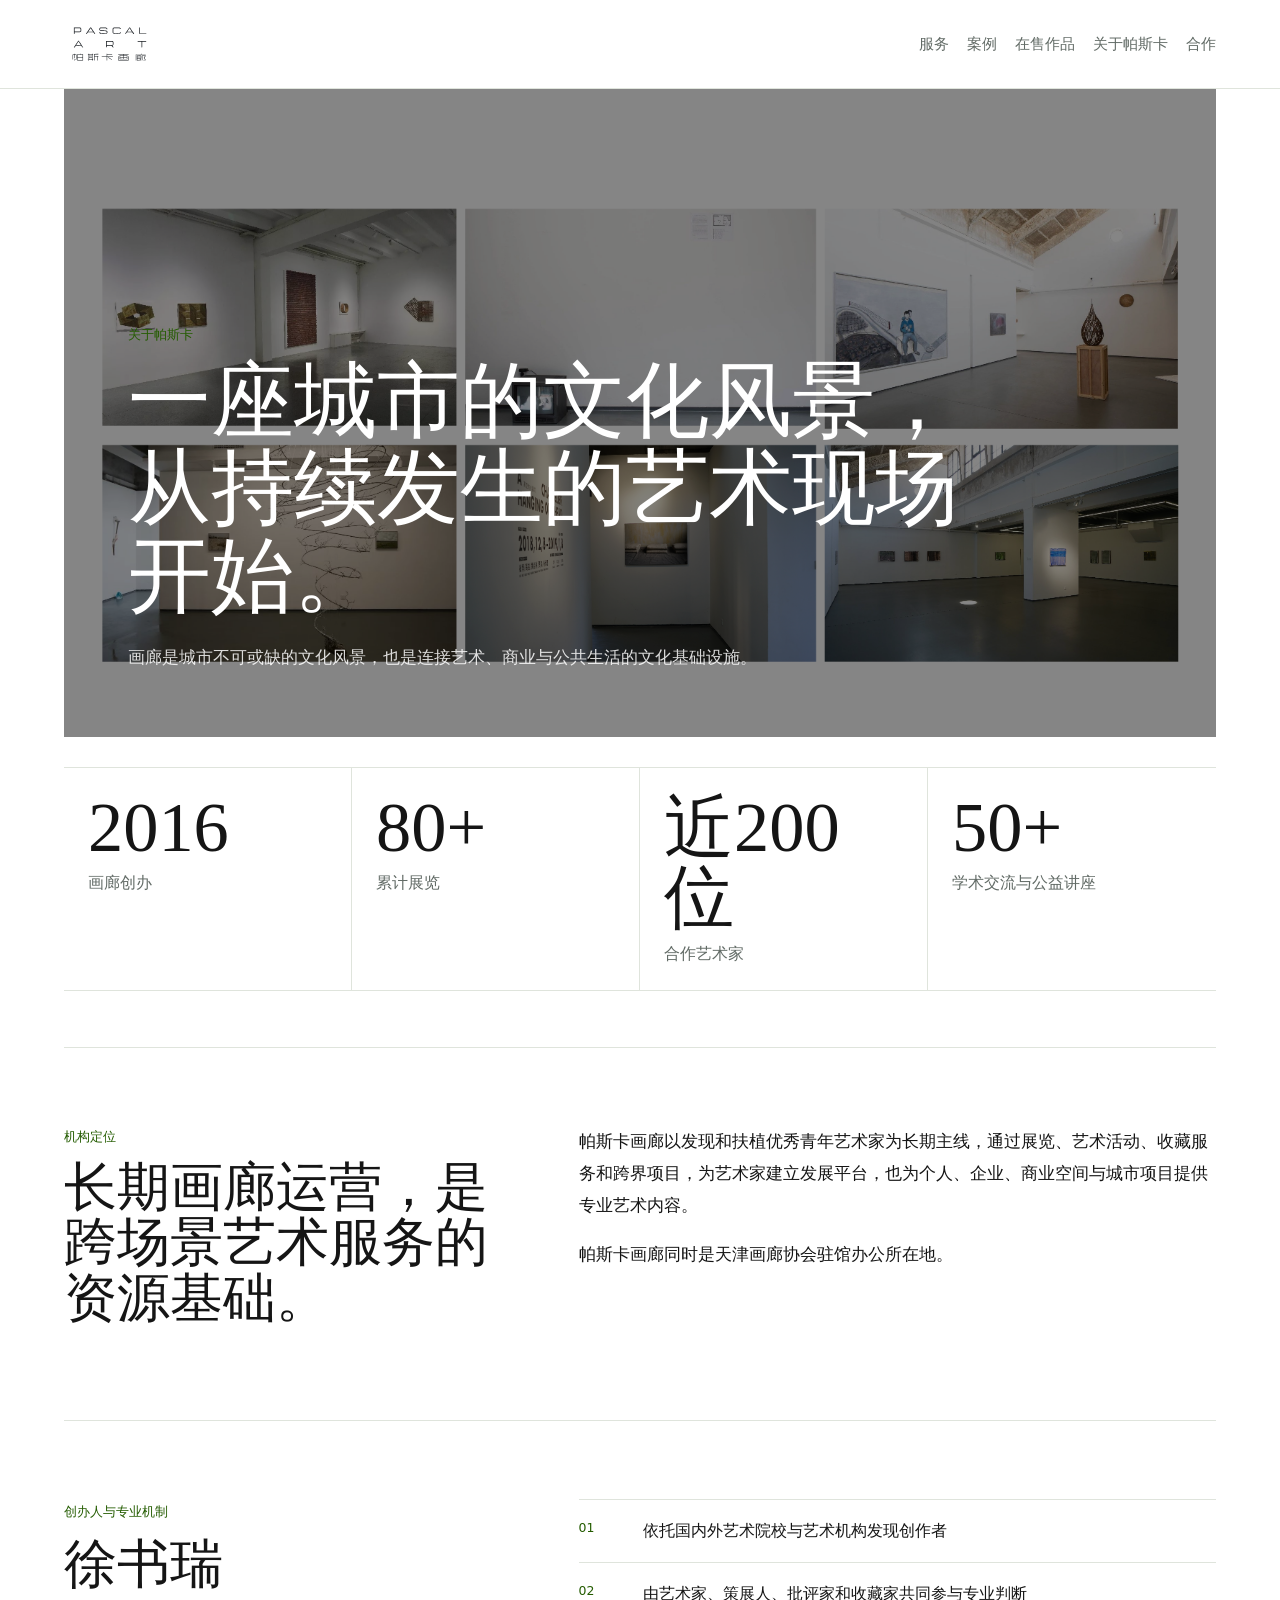
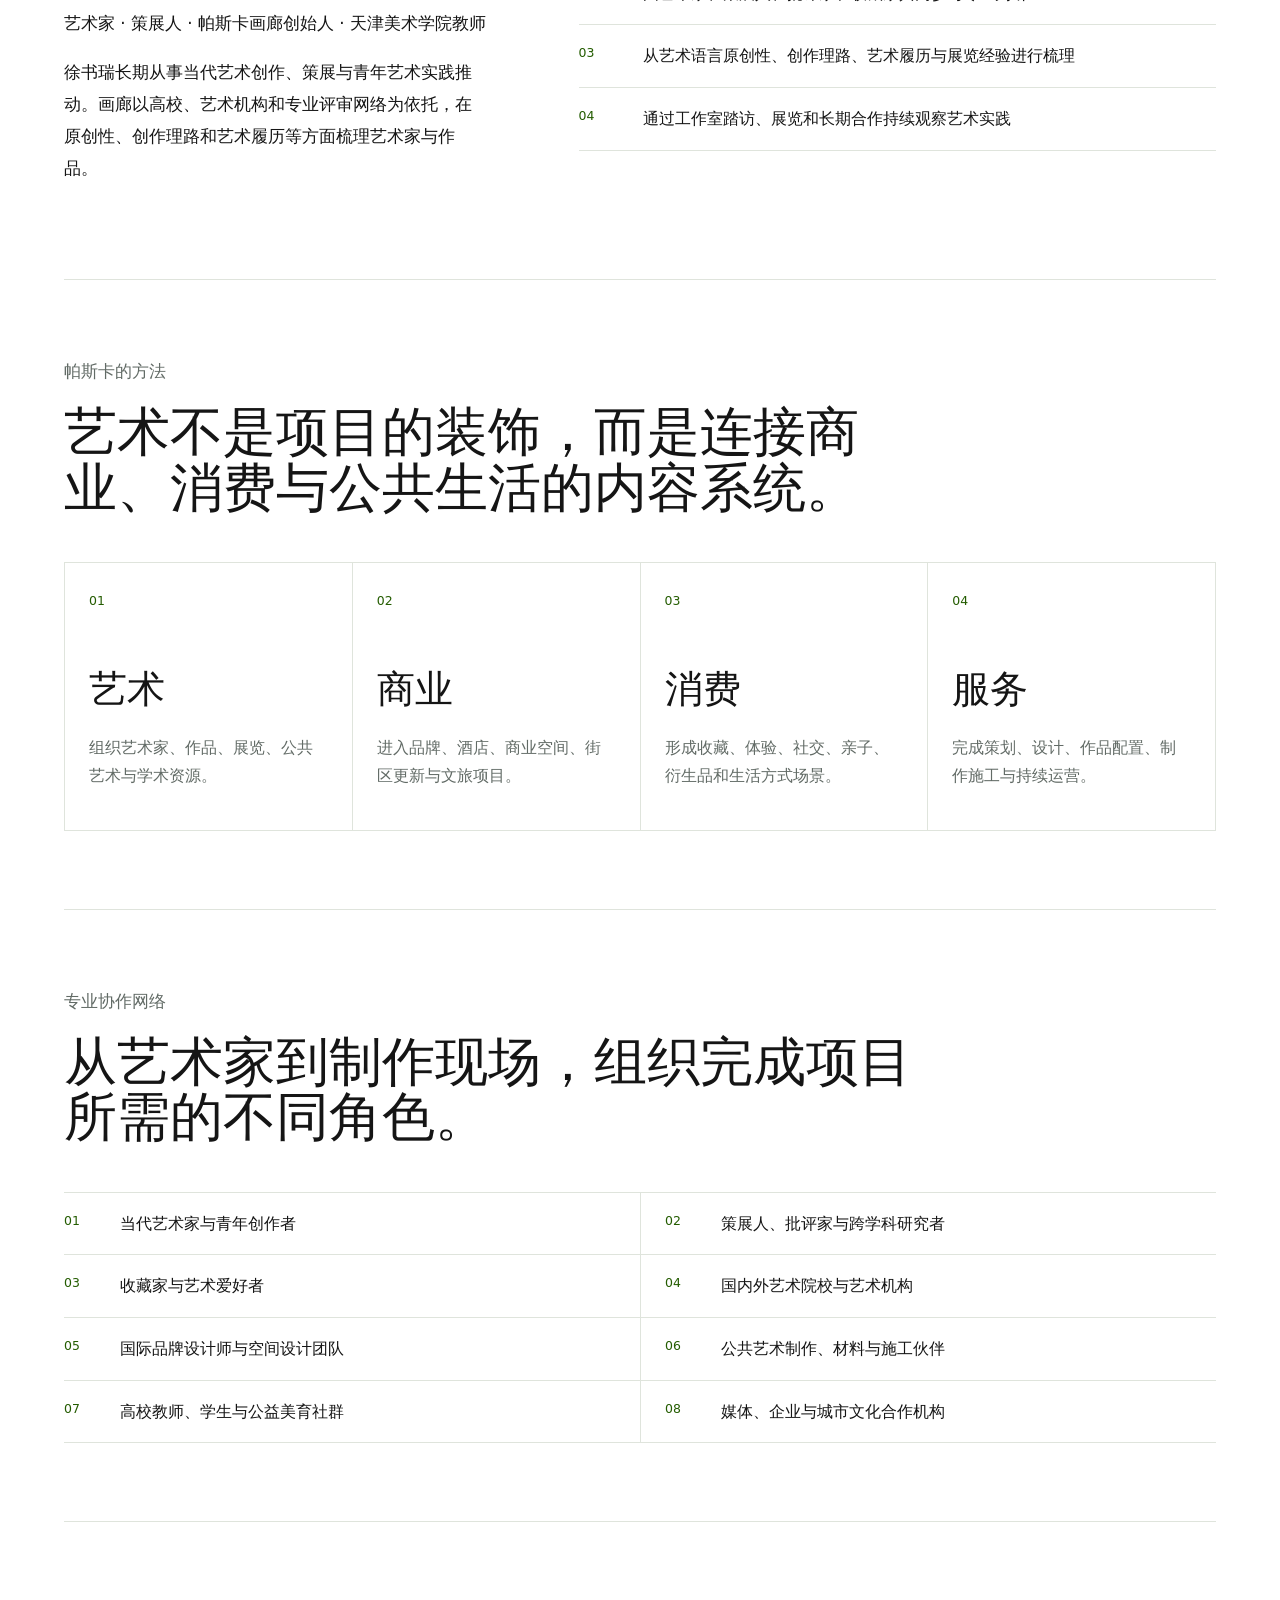
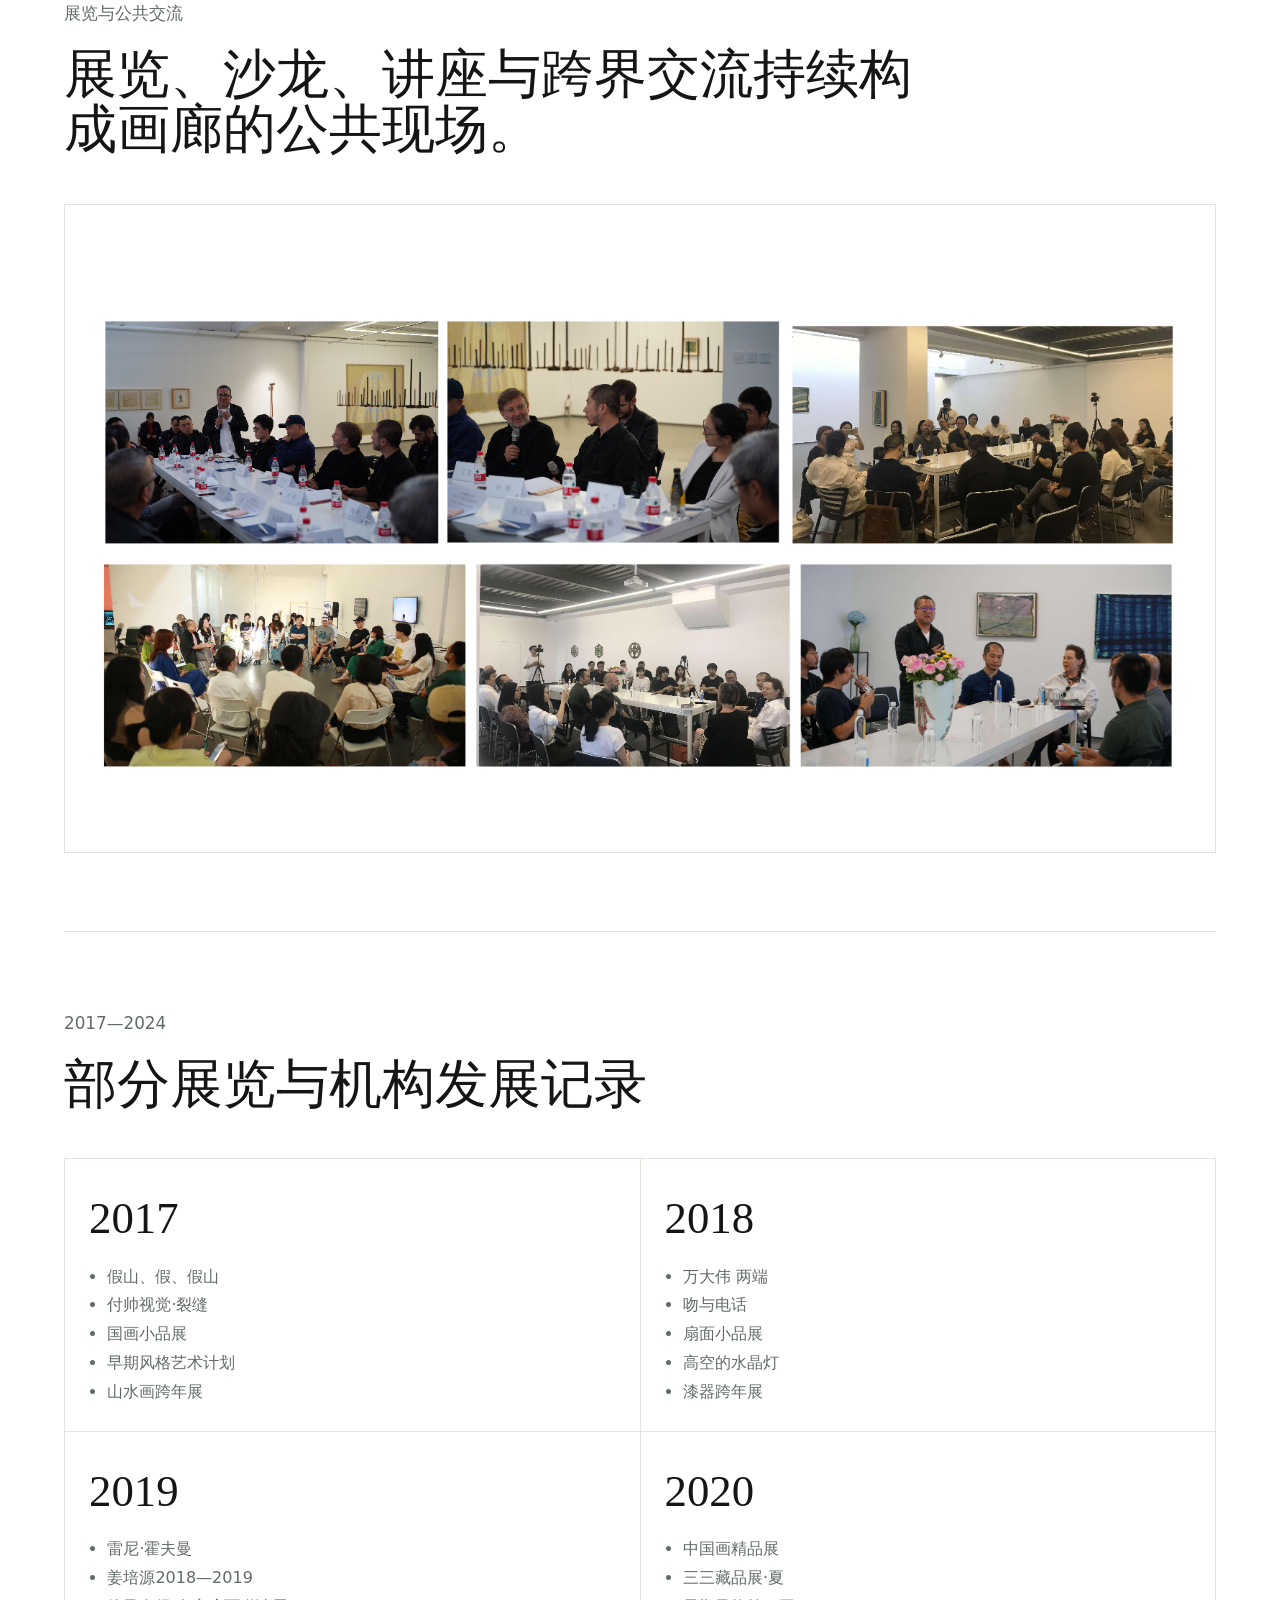
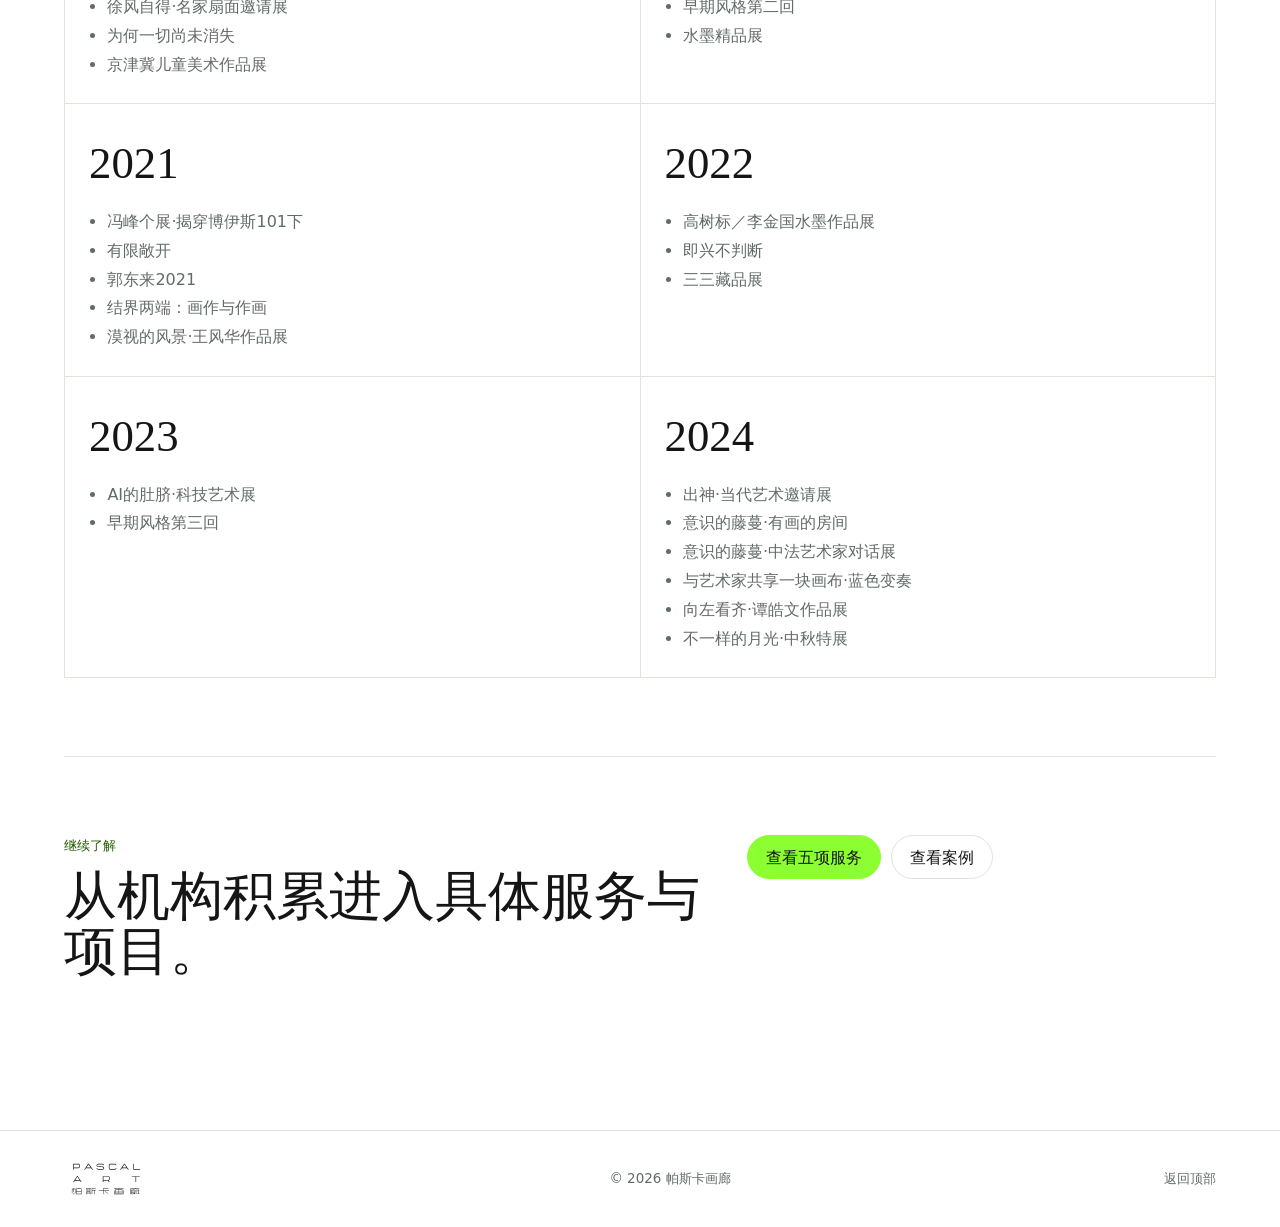
==== about.html @ 93eb9eda "Add gallery profile and history page" ====
<!doctype html>
<html lang="zh-CN">
  <head>
    <meta charset="utf-8">
    <meta name="viewport" content="width=device-width, initial-scale=1">
    <meta name="description" content="了解帕斯卡画廊的发展、艺术家网络、展览积累与艺术商业方法。">
    <title>关于帕斯卡 | 帕斯卡画廊</title>
    <link rel="icon" href="assets/brand/favicon.svg" type="image/svg+xml">
    <link rel="stylesheet" href="styles.css?v=20260808-profile">
  </head>
  <body>
    <header class="site-header">
      <a class="brand" href="index.html"><img class="brand-logo" src="assets/brand/pascal-gallery-logo.svg" alt="帕斯卡画廊"></a>
      <nav class="nav-links" aria-label="主要导航">
        <a href="index.html#services">服务</a>
        <a href="cases.html">案例</a>
        <a href="works.html">在售作品</a>
        <a href="about.html" aria-current="page">关于帕斯卡</a>
        <a href="index.html#contact">合作</a>
      </nav>
    </header>

    <main id="top">
      <section class="about-hero" aria-labelledby="about-title">
        <img src="assets/about/gallery-exhibitions.png" alt="帕斯卡画廊历年展览现场">
        <div class="about-hero-copy">
          <p class="eyebrow">关于帕斯卡</p>
          <h1 id="about-title">一座城市的文化风景，从持续发生的艺术现场开始。</h1>
          <p id="profile-positioning"></p>
        </div>
      </section>

      <section class="proof-band" aria-label="机构数据">
        <dl id="profile-stats"></dl>
      </section>

      <section class="section profile-intro" aria-labelledby="identity-title">
        <div>
          <p class="eyebrow">机构定位</p>
          <h2 id="identity-title">长期画廊运营，是跨场景艺术服务的资源基础。</h2>
        </div>
        <div class="profile-copy">
          <p id="profile-overview"></p>
          <p id="profile-association"></p>
        </div>
      </section>

      <section class="section founder-section" aria-labelledby="founder-title">
        <div class="founder-copy">
          <p class="eyebrow">创办人与专业机制</p>
          <h2 id="founder-title">徐书瑞</h2>
          <p id="founder-roles"></p>
          <p id="founder-summary"></p>
        </div>
        <ol id="selection-process" class="selection-process"></ol>
      </section>

      <section class="section method-section" aria-labelledby="method-title">
        <div class="section-heading">
          <p class="eyebrow">帕斯卡的方法</p>
          <h2 id="method-title">艺术不是项目的装饰，而是连接商业、消费与公共生活的内容系统。</h2>
        </div>
        <div id="profile-method" class="method-grid"></div>
      </section>

      <section class="section network-section" aria-labelledby="network-title">
        <div class="section-heading compact">
          <p class="eyebrow">专业协作网络</p>
          <h2 id="network-title">从艺术家到制作现场，组织完成项目所需的不同角色。</h2>
        </div>
        <div id="profile-network" class="network-list"></div>
      </section>

      <section class="section archive-visual" aria-labelledby="archive-visual-title">
        <div class="section-heading compact">
          <p class="eyebrow">展览与公共交流</p>
          <h2 id="archive-visual-title">展览、沙龙、讲座与跨界交流持续构成画廊的公共现场。</h2>
        </div>
        <img src="assets/about/academic-events.png" alt="帕斯卡画廊学术交流与公共活动现场">
      </section>

      <section class="section timeline-section" aria-labelledby="timeline-title">
        <div class="section-heading">
          <p class="eyebrow">2017—2024</p>
          <h2 id="timeline-title">部分展览与机构发展记录</h2>
        </div>
        <div id="profile-timeline" class="profile-timeline"></div>
      </section>

      <section class="contact-section" aria-labelledby="about-contact-title">
        <div><p class="eyebrow">继续了解</p><h2 id="about-contact-title">从机构积累进入具体服务与项目。</h2></div>
        <div class="contact-actions"><a class="button primary" href="index.html#services">查看五项服务</a><a class="button" href="cases.html">查看案例</a></div>
      </section>
    </main>

    <footer class="site-footer">
      <img class="footer-logo" src="assets/brand/pascal-gallery-logo.svg" alt="帕斯卡画廊">
      <span>© <span id="year"></span> 帕斯卡画廊</span>
      <a href="#top">返回顶部</a>
    </footer>
    <script src="about.js?v=20260808-profile" defer></script>
  </body>
</html>
---- styles.css ----
:root {
  color-scheme: light;
  --ink: #151515;
  --muted: #626b66;
  --line: #dfe4dc;
  --paper: #ffffff;
  --panel: #ffffff;
  --soft: #f4f7f2;
  --accent: #8cff32;
  --accent-dark: #245c00;
  --fresh-green: #8cff32;
  --olive: #6f7b45;
  --blue: #315d75;
  --shadow: 0 18px 50px rgba(42, 37, 28, 0.12);
}

* {
  box-sizing: border-box;
}

html {
  scroll-behavior: smooth;
}

body {
  margin: 0;
  background: var(--paper);
  color: var(--ink);
  font-family: Inter, ui-sans-serif, system-ui, -apple-system, BlinkMacSystemFont, "Segoe UI", sans-serif;
  line-height: 1.6;
}

a {
  color: inherit;
  text-decoration: none;
}

.site-header {
  position: sticky;
  top: 0;
  z-index: 10;
  display: flex;
  align-items: center;
  justify-content: space-between;
  gap: 24px;
  padding: 18px clamp(20px, 5vw, 64px);
  background: rgba(255, 255, 255, 0.94);
  border-bottom: 1px solid var(--line);
  backdrop-filter: blur(18px);
}

.brand {
  display: inline-flex;
  align-items: center;
}

.brand-logo {
  display: block;
  width: clamp(112px, 12vw, 170px);
  height: 52px;
  object-fit: contain;
  object-position: left center;
}

.brand-mark {
  display: grid;
  width: 42px;
  height: 42px;
  place-items: center;
  background: var(--ink);
  color: #fff;
  border-radius: 6px;
  font-family: Georgia, "Times New Roman", serif;
  font-size: 24px;
}

.brand strong,
.brand small {
  display: block;
}

.brand small,
.eyebrow,
.archive-card-meta,
.category-label,
.site-footer {
  color: var(--muted);
  font-size: 0.84rem;
}

.nav-links {
  display: flex;
  gap: 18px;
  color: var(--muted);
  font-size: 0.95rem;
}

.nav-links a:hover,
.nav-links a:focus-visible,
.site-footer a:hover {
  color: var(--accent-dark);
}

main {
  padding: 0 clamp(20px, 5vw, 64px) 56px;
}

.hero {
  position: relative;
  display: flex;
  align-items: flex-end;
  min-height: 76vh;
  padding: 80px 0 64px;
  overflow: hidden;
  border-bottom: 1px solid var(--line);
}

.hero-media {
  position: absolute;
  inset: 0;
  display: grid;
  place-items: center;
  pointer-events: none;
}

.hero-media img {
  width: min(76vw, 1040px);
  max-height: 62vh;
  object-fit: contain;
  opacity: 0.11;
}

.hero-copy {
  position: relative;
  z-index: 1;
  max-width: 900px;
}

.eyebrow {
  margin: 0 0 12px;
  letter-spacing: 0;
  color: var(--accent-dark);
}

h1,
h2,
h3,
p {
  margin-top: 0;
}

h1,
h2 {
  max-width: 900px;
  font-family: Georgia, "Times New Roman", serif;
  font-weight: 500;
  line-height: 1.05;
}

h1 {
  margin-bottom: 24px;
  font-size: 6.5rem;
}

h2 {
  margin-bottom: 16px;
  font-size: 3.3rem;
}

h3 {
  margin-bottom: 8px;
  font-size: 1.05rem;
}

.hero-lede,
.section-heading p,
.contact-panel p {
  max-width: 720px;
  color: var(--muted);
  font-size: 1.05rem;
}

.hero-actions {
  display: flex;
  flex-wrap: wrap;
  gap: 12px;
  margin-top: 32px;
}

.button,
.filter-button {
  display: inline-flex;
  align-items: center;
  justify-content: center;
  min-height: 44px;
  padding: 0 18px;
  border: 1px solid var(--line);
  border-radius: 999px;
  background: transparent;
  color: var(--ink);
  font: inherit;
  cursor: pointer;
}

.button.primary,
.filter-button[aria-pressed="true"] {
  border-color: var(--fresh-green);
  background: var(--fresh-green);
  color: var(--ink);
}

.button:hover,
.filter-button:hover {
  border-color: var(--accent);
  color: var(--accent-dark);
}

.button.primary:hover,
.filter-button[aria-pressed="true"]:hover {
  border-color: var(--ink);
  color: var(--ink);
}

.proof-band {
  padding: 30px 0 56px;
}

.proof-band dl {
  display: grid;
  grid-template-columns: repeat(4, 1fr);
  margin: 0;
  border-top: 1px solid var(--line);
  border-bottom: 1px solid var(--line);
}

.proof-band div {
  padding: 24px;
  border-right: 1px solid var(--line);
}

.proof-band div:last-child {
  border-right: 0;
}

.proof-band dt {
  font-family: Georgia, "Times New Roman", serif;
  font-size: 4.4rem;
  line-height: 1;
}

.proof-band dd {
  margin: 8px 0 0;
  color: var(--muted);
}

.section {
  padding: 78px 0;
  border-top: 1px solid var(--line);
}

.page-hero {
  display: grid;
  grid-template-columns: minmax(0, 1fr) minmax(280px, 0.38fr);
  gap: clamp(28px, 5vw, 72px);
  align-items: end;
  min-height: 54vh;
  padding: 72px 0 60px;
}

.sales-hero h1 {
  font-size: 7rem;
}

.sales-note {
  padding: 24px;
  border: 1px solid var(--line);
  background: var(--panel);
}

.sales-note span {
  display: block;
  margin-bottom: 10px;
  color: var(--accent-dark);
  font-size: 0.84rem;
}

.sales-note strong {
  display: block;
  margin-bottom: 18px;
  font-family: Georgia, "Times New Roman", serif;
  font-size: 3rem;
  line-height: 1;
}

.sales-note p {
  margin-bottom: 0;
  color: var(--muted);
}

.section-heading {
  display: grid;
  gap: 8px;
  margin-bottom: 30px;
}

.section-heading.compact {
  max-width: 950px;
}

.service-grid,
.logic-grid {
  display: grid;
  grid-template-columns: repeat(5, 1fr);
  gap: 16px;
}

.service-card,
.logic-grid article {
  min-height: 220px;
  padding: 22px;
  border: 1px solid var(--line);
  background: var(--panel);
}

.logic-grid article:first-child {
  background: var(--ink);
  color: #fff;
}

.logic-grid article:first-child p,
.logic-grid article:first-child span {
  color: rgba(255, 255, 255, 0.72);
}

.service-card::before {
  display: block;
  width: 28px;
  height: 6px;
  margin-bottom: 18px;
  background: var(--accent);
  content: "";
}

.service-count,
.logic-grid span {
  display: inline-flex;
  margin-bottom: 12px;
  color: var(--accent-dark);
  font-size: 0.84rem;
}

.service-grid p,
.logic-grid p {
  color: var(--muted);
}

.project-card ul {
  margin: 14px 0 0;
  padding-left: 1.1em;
  color: var(--muted);
}

.service-card {
  display: flex;
  flex-direction: column;
  border-radius: 6px;
  transition: border-color 160ms ease, transform 160ms ease;
}

.service-card:hover,
.service-card:focus-visible {
  border-color: var(--fresh-green);
  outline: 3px solid rgba(140, 255, 50, 0.24);
  outline-offset: 2px;
  transform: translateY(-2px);
}

.service-card .text-link {
  margin-top: auto;
  padding-top: 18px;
  color: var(--accent-dark);
  font-weight: 700;
}

.case-matrix {
  display: grid;
  grid-template-columns: repeat(5, 1fr);
  gap: 12px;
  margin-bottom: 34px;
}

.case-group {
  min-height: 220px;
  border: 1px solid var(--line);
  background: rgba(255, 255, 255, 0.62);
}

.case-group header {
  padding: 18px;
  border-bottom: 1px solid var(--line);
}

.case-group header span {
  display: inline-flex;
  margin-bottom: 8px;
  color: var(--accent-dark);
  font-size: 0.78rem;
}

.case-list {
  display: grid;
}

.case-list a {
  display: grid;
  gap: 4px;
  padding: 14px 18px;
  border-bottom: 1px solid var(--line);
}

.case-list a:last-child {
  border-bottom: 0;
}

.case-list a:hover {
  background: var(--soft);
}

.case-list strong {
  font-size: 0.95rem;
  line-height: 1.35;
}

.case-list small {
  color: var(--muted);
  line-height: 1.45;
}

.filters {
  display: flex;
  flex-wrap: wrap;
  gap: 10px;
  margin-bottom: 26px;
}

.recommended-grid {
  display: grid;
  grid-template-columns: repeat(3, 1fr);
  gap: 16px;
}

.recommended-card {
  display: grid;
  border: 1px solid var(--line);
  background: var(--panel);
}

.work-artwork {
  position: relative;
  display: grid;
  min-height: 360px;
  place-items: center;
  overflow: hidden;
  padding: 24px;
  border-bottom: 1px solid var(--line);
  background: var(--soft);
}

.work-artwork::before {
  position: absolute;
  inset: 24px;
  border: 1px solid rgba(21, 21, 21, 0.18);
  content: "";
}

.work-artwork.painting {
  background: #eaffdc;
}

.work-artwork.sculpture {
  background: #edf3f5;
}

.work-artwork.mixed-media {
  background: #f4f7f2;
}

.work-artwork img {
  position: relative;
  z-index: 1;
  display: block;
  max-width: 100%;
  width: auto;
  height: auto;
  max-height: 520px;
  object-fit: contain;
}

.work-artwork span {
  position: relative;
  z-index: 1;
  padding: 10px 14px;
  border: 1px solid rgba(21, 21, 21, 0.22);
  background: rgba(255, 255, 255, 0.72);
  color: var(--accent-dark);
  font-size: 0.84rem;
  letter-spacing: 0;
}

.recommended-body {
  padding: 24px;
}

.recommended-body h3 {
  font-size: clamp(1.5rem, 3vw, 2.2rem);
  line-height: 1.12;
}

.recommended-body p,
.work-meta dd,
.work-price span,
.catalog-row p {
  color: var(--muted);
}

.work-meta {
  display: grid;
  grid-template-columns: repeat(2, 1fr);
  gap: 10px;
  margin: 22px 0;
}

.work-meta div {
  padding: 10px;
  border: 1px solid var(--line);
  background: var(--paper);
}

.work-meta dt {
  color: var(--accent-dark);
  font-size: 0.78rem;
}

.work-meta dd {
  margin: 4px 0 0;
  font-size: 0.92rem;
}

.work-price {
  display: grid;
  gap: 8px;
  padding-top: 18px;
  border-top: 1px solid var(--line);
}

.work-price strong {
  font-size: 1.25rem;
}

.work-catalog {
  display: grid;
  border: 1px solid var(--line);
  background: var(--panel);
}

.catalog-toolbar {
  display: flex;
  align-items: end;
  justify-content: space-between;
  gap: 24px;
  margin: 28px 0 18px;
}

.classification-modes {
  display: inline-flex;
  border: 1px solid var(--line);
  border-radius: 6px;
  padding: 3px;
}

.classification-modes button {
  border: 0;
  border-radius: 4px;
  background: transparent;
  padding: 10px 16px;
  font: inherit;
  cursor: pointer;
}

.classification-modes button[aria-pressed="true"] {
  background: var(--accent);
  color: #071408;
}

.work-search {
  display: grid;
  gap: 6px;
  min-width: min(360px, 100%);
  font-size: 0.82rem;
}

.work-search input {
  min-height: 44px;
  border: 1px solid var(--line);
  border-radius: 6px;
  padding: 0 12px;
  background: #fff;
  font: inherit;
}

@media (max-width: 720px) {
  .catalog-toolbar { align-items: stretch; flex-direction: column; }
  .classification-modes { align-self: flex-start; }
  .work-search { width: 100%; }
}

.about-hero {
  position: relative;
  display: flex;
  align-items: flex-end;
  min-height: 72vh;
  padding: 64px clamp(20px, 5vw, 64px);
  overflow: hidden;
  background: #111;
  color: #fff;
}

.about-hero::after {
  position: absolute;
  inset: 0;
  background: rgba(0, 0, 0, 0.48);
  content: "";
}

.about-hero > img {
  position: absolute;
  inset: 0;
  width: 100%;
  height: 100%;
  object-fit: cover;
}

.about-hero-copy {
  position: relative;
  z-index: 1;
  max-width: 900px;
}

.about-hero-copy h1 {
  margin-bottom: 22px;
  font-size: 5.2rem;
}

.about-hero-copy > p:last-child {
  max-width: 760px;
  margin-bottom: 0;
  color: rgba(255, 255, 255, 0.84);
  font-size: 1.08rem;
  line-height: 1.8;
}

.profile-intro,
.founder-section {
  display: grid;
  grid-template-columns: minmax(0, 0.8fr) minmax(0, 1.2fr);
  gap: clamp(32px, 7vw, 110px);
}

.profile-copy,
.founder-copy {
  font-size: 1.05rem;
  line-height: 1.9;
}

.selection-process {
  margin: 0;
  padding: 0;
  border-top: 1px solid var(--line);
  list-style: none;
}

.selection-process li {
  display: grid;
  grid-template-columns: 48px 1fr;
  gap: 16px;
  padding: 18px 0;
  border-bottom: 1px solid var(--line);
}

.selection-process span,
.method-grid span,
.network-list i {
  color: var(--accent-dark);
  font-size: 0.78rem;
  font-style: normal;
}

.selection-process p { margin: 0; }

.method-grid {
  display: grid;
  grid-template-columns: repeat(4, 1fr);
  border-top: 1px solid var(--line);
  border-left: 1px solid var(--line);
}

.method-grid article {
  min-height: 230px;
  padding: 24px;
  border-right: 1px solid var(--line);
  border-bottom: 1px solid var(--line);
}

.method-grid h3 {
  margin: 46px 0 14px;
  font-family: Georgia, "Times New Roman", serif;
  font-size: 2.4rem;
  font-weight: 500;
}

.method-grid p { color: var(--muted); line-height: 1.75; }

.network-list {
  display: grid;
  grid-template-columns: repeat(2, 1fr);
  border-top: 1px solid var(--line);
}

.network-list span {
  display: grid;
  grid-template-columns: 42px 1fr;
  gap: 14px;
  padding: 18px 0;
  border-bottom: 1px solid var(--line);
}

.network-list span:nth-child(odd) { padding-right: 24px; }
.network-list span:nth-child(even) { padding-left: 24px; border-left: 1px solid var(--line); }

.archive-visual img {
  display: block;
  width: 100%;
  height: auto;
  border: 1px solid var(--line);
}

.profile-timeline {
  display: grid;
  grid-template-columns: repeat(2, minmax(0, 1fr));
  border-top: 1px solid var(--line);
  border-left: 1px solid var(--line);
}

.profile-timeline article {
  padding: 24px;
  border-right: 1px solid var(--line);
  border-bottom: 1px solid var(--line);
}

.profile-timeline h3 {
  font-family: Georgia, "Times New Roman", serif;
  font-size: 2.8rem;
  font-weight: 500;
}

.profile-timeline ul { margin: 0; padding-left: 1.15em; color: var(--muted); line-height: 1.8; }

@media (max-width: 900px) {
  .about-hero-copy h1 { font-size: 3.5rem; }
  .method-grid { grid-template-columns: repeat(2, 1fr); }
}

@media (max-width: 640px) {
  .about-hero { min-height: 66vh; }
  .about-hero-copy h1 { font-size: 2.7rem; }
  .profile-intro,
  .founder-section,
  .method-grid,
  .network-list,
  .profile-timeline { grid-template-columns: 1fr; }
  .network-list span:nth-child(odd),
  .network-list span:nth-child(even) { padding: 16px 0; border-left: 0; }
}

.catalog-head,
.catalog-row {
  display: grid;
  grid-template-columns: 0.8fr 1.4fr 1.5fr 0.95fr 1.25fr;
  gap: 16px;
  align-items: start;
}

.catalog-head {
  padding: 14px 18px;
  border-bottom: 1px solid var(--line);
  background: var(--ink);
  color: #fff;
  font-size: 0.86rem;
}

.catalog-row {
  padding: 18px;
  border-bottom: 1px solid var(--line);
}

.catalog-row:last-child {
  border-bottom: 0;
}

.catalog-row strong,
.inventory-no {
  display: block;
  margin-bottom: 4px;
}

.inventory-no {
  color: var(--accent-dark);
  font-size: 0.88rem;
}

.catalog-row p {
  margin-bottom: 0;
}

.empty-state {
  padding: 24px;
  border: 1px solid var(--line);
  background: var(--panel);
  color: var(--muted);
}

.project-grid {
  display: grid;
  gap: 18px;
}

.project-card {
  display: grid;
  grid-template-columns: minmax(220px, 0.32fr) minmax(0, 0.68fr);
  overflow: hidden;
  border: 1px solid var(--line);
  background: var(--panel);
}

.project-cover {
  display: grid;
  min-height: 320px;
  place-items: center;
  border-right: 1px solid var(--line);
  background: var(--soft);
}

.project-cover span {
  display: grid;
  width: 108px;
  height: 108px;
  place-items: center;
  border: 1px solid rgba(21, 21, 21, 0.24);
  background: rgba(255, 255, 255, 0.52);
  color: var(--accent-dark);
  font-family: Georgia, "Times New Roman", serif;
  font-size: 2.1rem;
}

.project-content {
  padding: clamp(22px, 4vw, 42px);
}

.project-content h3 {
  margin-bottom: 14px;
  font-size: clamp(1.5rem, 3vw, 2.6rem);
  line-height: 1.15;
}

.project-content h4 {
  margin: 22px 0 8px;
}

.case-facts {
  display: grid;
  grid-template-columns: repeat(2, minmax(0, 1fr));
  gap: 12px;
  margin: 22px 0 8px;
}

.case-facts div {
  padding: 14px;
  border: 1px solid var(--line);
  background: var(--paper);
}

.case-facts strong {
  display: block;
  margin-bottom: 6px;
  color: var(--accent-dark);
  font-size: 0.86rem;
}

.case-facts p,
.public-note {
  margin-bottom: 0;
  color: var(--muted);
}

.public-note {
  margin-top: 20px;
  padding-top: 16px;
  border-top: 1px solid var(--line);
  font-size: 0.92rem;
}

.category-label {
  display: inline-flex;
  margin-bottom: 12px;
  color: var(--accent-dark);
  letter-spacing: 0;
}

.archive-card-meta {
  display: flex;
  flex-wrap: wrap;
  gap: 8px;
  margin-bottom: 10px;
}

.archive-card-meta span:not(:last-child)::after {
  margin-left: 8px;
  color: var(--line);
  content: "/";
}

.deliverables {
  display: flex;
  flex-wrap: wrap;
  gap: 8px;
}

.deliverables span {
  padding: 6px 10px;
  border-radius: 999px;
  background: #eaffdc;
  color: var(--accent-dark);
  font-size: 0.86rem;
}

.contact-section {
  display: grid;
  grid-template-columns: minmax(0, 1fr) minmax(320px, 0.72fr);
  gap: 32px;
  align-items: start;
  padding: 78px 0;
  border-top: 1px solid var(--line);
}

.contact-panel {
  padding: 26px;
  border: 1px solid var(--line);
  background: var(--panel);
}

.contact-panel .button {
  margin-top: 12px;
}

.site-footer {
  display: flex;
  align-items: center;
  justify-content: space-between;
  gap: 20px;
  padding: 24px clamp(20px, 5vw, 64px);
  border-top: 1px solid var(--line);
}

.footer-logo {
  display: block;
  width: 112px;
  height: 48px;
  object-fit: contain;
  object-position: left center;
}

.audience-grid {
  display: grid;
  grid-template-columns: repeat(4, minmax(0, 1fr));
  border: 1px solid var(--line);
  border-radius: 6px;
  overflow: hidden;
}

.audience-grid a {
  display: flex;
  min-height: 250px;
  flex-direction: column;
  padding: 24px;
  border-right: 1px solid var(--line);
  background: var(--panel);
}

.audience-grid a:last-child {
  border-right: 0;
}

.audience-grid a:hover,
.audience-grid a:focus-visible {
  background: #f4ffe9;
  outline: 0;
}

.audience-grid span,
.service-chain span {
  display: inline-flex;
  margin-bottom: 28px;
  color: var(--accent-dark);
  font-size: 0.82rem;
  font-weight: 700;
}

.audience-grid p,
.service-chain p,
.development-grid p,
.scenario-grid small {
  color: var(--muted);
}

.audience-grid strong {
  margin-top: auto;
  color: var(--accent-dark);
  font-size: 0.9rem;
}

.service-chain {
  display: grid;
  grid-template-columns: repeat(5, minmax(0, 1fr));
  margin: 0;
  padding: 0;
  border-top: 1px solid var(--line);
  border-bottom: 1px solid var(--line);
  list-style: none;
}

.service-chain li {
  min-height: 220px;
  padding: 24px;
  border-right: 1px solid var(--line);
}

.service-chain li:last-child {
  border-right: 0;
}

.scenario-grid {
  display: grid;
  grid-template-columns: repeat(3, minmax(0, 1fr));
  gap: 12px;
}

.scenario-grid a {
  display: grid;
  min-height: 150px;
  gap: 10px;
  align-content: space-between;
  padding: 22px;
  border: 1px solid var(--line);
  border-radius: 6px;
  background: var(--panel);
}

.scenario-grid a:hover,
.scenario-grid a:focus-visible {
  border-color: var(--fresh-green);
  outline: 3px solid rgba(140, 255, 50, 0.24);
  outline-offset: 2px;
}

.scenario-grid span {
  font-size: 1.08rem;
  font-weight: 700;
}

.scenario-grid small {
  font-size: 0.92rem;
}

.development-grid {
  display: grid;
  grid-template-columns: repeat(3, minmax(0, 1fr));
  gap: 16px;
}

.development-grid article {
  min-height: 180px;
  padding: 24px;
  border-top: 6px solid var(--fresh-green);
  background: var(--soft);
}

.contact-actions {
  display: flex;
  flex-wrap: wrap;
  gap: 10px;
}

.service-hero {
  min-height: 58vh;
  padding: 76px 0 64px;
  border-bottom: 1px solid var(--line);
}

.service-hero h1 {
  max-width: 1100px;
  margin: 42px 0 24px;
  font-size: 5.5rem;
}

.service-hero > p:last-child {
  max-width: 760px;
  color: var(--muted);
  font-size: 1.18rem;
}

.breadcrumb {
  display: inline-flex;
  color: var(--accent-dark);
  font-size: 0.9rem;
}

.breadcrumb::before {
  margin-right: 8px;
  content: "←";
}

.service-detail-pair {
  display: grid;
  grid-template-columns: repeat(2, minmax(0, 1fr));
  border-top: 1px solid var(--line);
}

.service-detail-pair .section:first-child {
  padding-right: clamp(24px, 4vw, 56px);
  border-right: 1px solid var(--line);
}

.service-detail-pair .section:last-child {
  padding-left: clamp(24px, 4vw, 56px);
}

.service-detail-section .section-heading {
  margin-bottom: 22px;
}

.service-detail-section .section-heading h2 {
  max-width: 760px;
  font-size: 2.5rem;
}

.service-detail-list {
  display: grid;
  grid-template-columns: repeat(3, minmax(0, 1fr));
  gap: 12px;
  margin: 0;
  padding: 0;
  list-style: none;
}

.service-detail-pair .service-detail-list {
  grid-template-columns: 1fr;
}

.service-detail-list li {
  min-height: 120px;
  padding: 20px;
  border: 1px solid var(--line);
  border-radius: 6px;
  background: var(--panel);
}

.service-detail-list li::before {
  display: block;
  width: 24px;
  height: 5px;
  margin-bottom: 18px;
  background: var(--fresh-green);
  content: "";
}

.service-process {
  display: grid;
  grid-template-columns: repeat(5, minmax(0, 1fr));
  margin: 0;
  padding: 0;
  border-top: 1px solid var(--line);
  border-bottom: 1px solid var(--line);
  list-style: none;
}

.service-process li {
  min-height: 150px;
  padding: 20px;
  border-right: 1px solid var(--line);
}

.service-process li:last-child {
  border-right: 0;
}

.service-process span {
  color: var(--accent-dark);
  font-size: 0.82rem;
  font-weight: 700;
}

.service-process p {
  margin: 28px 0 0;
}

.related-projects {
  display: grid;
  grid-template-columns: repeat(2, minmax(0, 1fr));
  gap: 16px;
}

.related-projects article {
  min-height: 190px;
  padding: 24px;
  border: 1px solid var(--line);
  border-radius: 6px;
  background: var(--panel);
}

.related-projects p {
  max-width: 70ch;
  color: var(--muted);
}

.case-page-hero h1,
.case-detail-hero h1 {
  font-size: 5rem;
}

.case-page-note strong {
  font-size: 2.5rem;
}

.case-card {
  min-height: 320px;
}

.case-cover {
  position: relative;
}

.case-cover img {
  width: 100%;
  height: 100%;
  object-fit: cover;
}

.case-cover-placeholder {
  position: relative;
  z-index: 1;
  max-width: 13ch;
  padding: 10px 14px;
  border: 1px solid rgba(21, 21, 21, 0.22);
  background: rgba(255, 255, 255, 0.78);
  color: var(--accent-dark);
  font-size: 0.84rem;
  text-align: center;
}

.case-card-link {
  margin-top: 24px;
}

.case-detail-hero {
  max-width: 1080px;
  padding: 72px 0 56px;
  border-bottom: 1px solid var(--line);
}

.case-detail-hero .breadcrumb {
  margin-bottom: 42px;
}

.case-detail-hero .eyebrow {
  margin-bottom: 12px;
}

.case-detail-facts {
  grid-template-columns: repeat(3, minmax(0, 1fr));
  max-width: 900px;
}

.case-detail-facts dt {
  color: var(--accent-dark);
  font-size: 0.82rem;
}

.case-detail-facts dd {
  margin: 4px 0 0;
  color: var(--muted);
}

.case-overview {
  max-width: 1080px;
}

.case-lede {
  max-width: 760px;
  color: var(--muted);
  font-size: 1.2rem;
}

.case-detail-pair {
  display: grid;
  grid-template-columns: repeat(2, minmax(0, 1fr));
  border-top: 1px solid var(--line);
}

.case-detail-pair .section:first-child {
  padding-right: clamp(24px, 4vw, 56px);
  border-right: 1px solid var(--line);
}

.case-detail-pair .section:last-child {
  padding-left: clamp(24px, 4vw, 56px);
}

.case-content-list,
.case-process-list {
  display: grid;
  grid-template-columns: repeat(3, minmax(0, 1fr));
  gap: 12px;
  margin: 0;
  padding: 0;
  list-style: none;
}

.case-process-list {
  counter-reset: case-process;
}

.case-content-list li,
.case-process-list li {
  min-height: 118px;
  padding: 20px;
  border: 1px solid var(--line);
  border-radius: 6px;
  background: var(--panel);
}

.case-content-list li::before {
  display: block;
  width: 24px;
  height: 5px;
  margin-bottom: 18px;
  background: var(--fresh-green);
  content: "";
}

.case-process-list li {
  counter-increment: case-process;
}

.case-process-list li::before {
  display: block;
  margin-bottom: 18px;
  color: var(--accent-dark);
  content: "0" counter(case-process);
  font-size: 0.82rem;
  font-weight: 700;
}

.case-gallery {
  display: grid;
  grid-template-columns: repeat(2, minmax(0, 1fr));
  gap: 16px;
}

.case-gallery figure {
  margin: 0;
  border: 1px solid var(--line);
  background: var(--soft);
}

.case-gallery img {
  display: block;
  width: 100%;
  aspect-ratio: 4 / 3;
  object-fit: cover;
}

.case-gallery figcaption {
  padding: 12px 16px;
  color: var(--muted);
  font-size: 0.9rem;
}

.case-service-links {
  display: flex;
  flex-wrap: wrap;
  gap: 10px;
}

.service-tag {
  display: inline-flex;
  align-items: center;
  min-height: 42px;
  padding: 0 16px;
  border: 1px solid var(--line);
  border-radius: 999px;
  background: var(--panel);
  color: var(--accent-dark);
}

.service-tag:hover,
.service-tag:focus-visible {
  border-color: var(--fresh-green);
  background: #f4ffe9;
}

.related-case-grid {
  display: grid;
  grid-template-columns: repeat(3, minmax(0, 1fr));
  gap: 16px;
}

.related-case-card {
  display: flex;
  min-height: 260px;
  flex-direction: column;
  align-items: flex-start;
  padding: 24px;
  border: 1px solid var(--line);
  border-radius: 6px;
  background: var(--panel);
}

.related-case-card > span {
  color: var(--accent-dark);
  font-size: 0.82rem;
}

.related-case-card h3 {
  margin-top: 14px;
  font-size: 1.3rem;
}

.related-case-card p {
  color: var(--muted);
}

.related-case-card .button {
  margin-top: auto;
}

.case-error-state {
  max-width: 760px;
  min-height: 52vh;
}

.case-error-state .button {
  margin-top: 12px;
}

@media (max-width: 980px) {
  .page-hero,
  .contact-section {
    grid-template-columns: 1fr;
  }

  .service-grid,
  .logic-grid,
  .case-matrix,
  .recommended-grid,
  .audience-grid,
  .service-detail-list,
  .case-content-list,
  .case-process-list,
  .related-case-grid,
  .proof-band dl {
    grid-template-columns: repeat(2, 1fr);
  }

  .service-grid {
    grid-template-columns: repeat(2, 1fr);
  }

  .audience-grid {
    border: 0;
    gap: 12px;
  }

  .audience-grid a {
    border: 1px solid var(--line);
    border-radius: 6px;
  }

  .service-chain,
  .service-process {
    grid-template-columns: repeat(3, minmax(0, 1fr));
  }

  .service-chain li,
  .service-process li {
    border-bottom: 1px solid var(--line);
  }

  .scenario-grid {
    grid-template-columns: repeat(2, minmax(0, 1fr));
  }

  .catalog-head,
  .catalog-row {
    grid-template-columns: 0.8fr 1.4fr 1.4fr;
  }

  .proof-band div:nth-child(2) {
    border-right: 0;
  }
}

@media (max-width: 720px) {
  .site-header,
  .site-footer {
    align-items: flex-start;
    flex-direction: column;
  }

  .nav-links {
    width: 100%;
    flex-wrap: wrap;
    justify-content: flex-start;
    gap: 10px 18px;
  }

  .brand-logo {
    width: 118px;
    height: 46px;
  }

  .hero-media,
  .art-field {
    min-height: 420px;
  }

  .hero {
    min-height: 70vh;
    padding: 64px 0 48px;
  }

  .hero-media img {
    width: 92vw;
    opacity: 0.09;
  }

  h1,
  .sales-hero h1,
  .service-hero h1 {
    font-size: 3.4rem;
  }

  h2,
  .service-detail-section .section-heading h2 {
    font-size: 2.2rem;
  }

  .audience-grid,
  .scenario-grid,
  .service-chain,
  .service-process,
  .development-grid,
  .related-projects,
  .case-detail-pair,
  .case-gallery,
  .service-detail-pair {
    grid-template-columns: 1fr;
  }

  .audience-grid a {
    min-height: 210px;
  }

  .service-chain li,
  .service-process li {
    min-height: auto;
    border-right: 0;
  }

  .service-detail-pair .section:first-child,
  .service-detail-pair .section:last-child {
    padding-right: 0;
    padding-left: 0;
    border-right: 0;
  }

  .case-detail-pair .section:first-child,
  .case-detail-pair .section:last-child {
    padding-right: 0;
    padding-left: 0;
    border-right: 0;
  }

  .case-detail-pair .section:first-child {
    border-bottom: 1px solid var(--line);
  }

  .service-detail-list {
    grid-template-columns: 1fr;
  }

  .service-hero {
    min-height: auto;
    padding: 56px 0 46px;
  }

  .project-card {
    grid-template-columns: 1fr;
  }

  .case-facts {
    grid-template-columns: 1fr;
  }

  .case-detail-facts {
    grid-template-columns: 1fr;
  }

  .catalog-head {
    display: none;
  }

  .catalog-row {
    grid-template-columns: 1fr;
    gap: 8px;
  }

  .project-cover {
    min-height: 220px;
    border-right: 0;
    border-bottom: 1px solid var(--line);
  }
}

@media (max-width: 560px) {
  h1 {
    font-size: 3.2rem;
  }

  .service-grid,
  .logic-grid,
  .case-matrix,
  .recommended-grid,
  .proof-band dl {
    grid-template-columns: 1fr;
  }

  .proof-band div {
    border-right: 0;
    border-bottom: 1px solid var(--line);
  }

  .proof-band div:last-child {
    border-bottom: 0;
  }

  .site-footer {
    align-items: flex-start;
  }
}
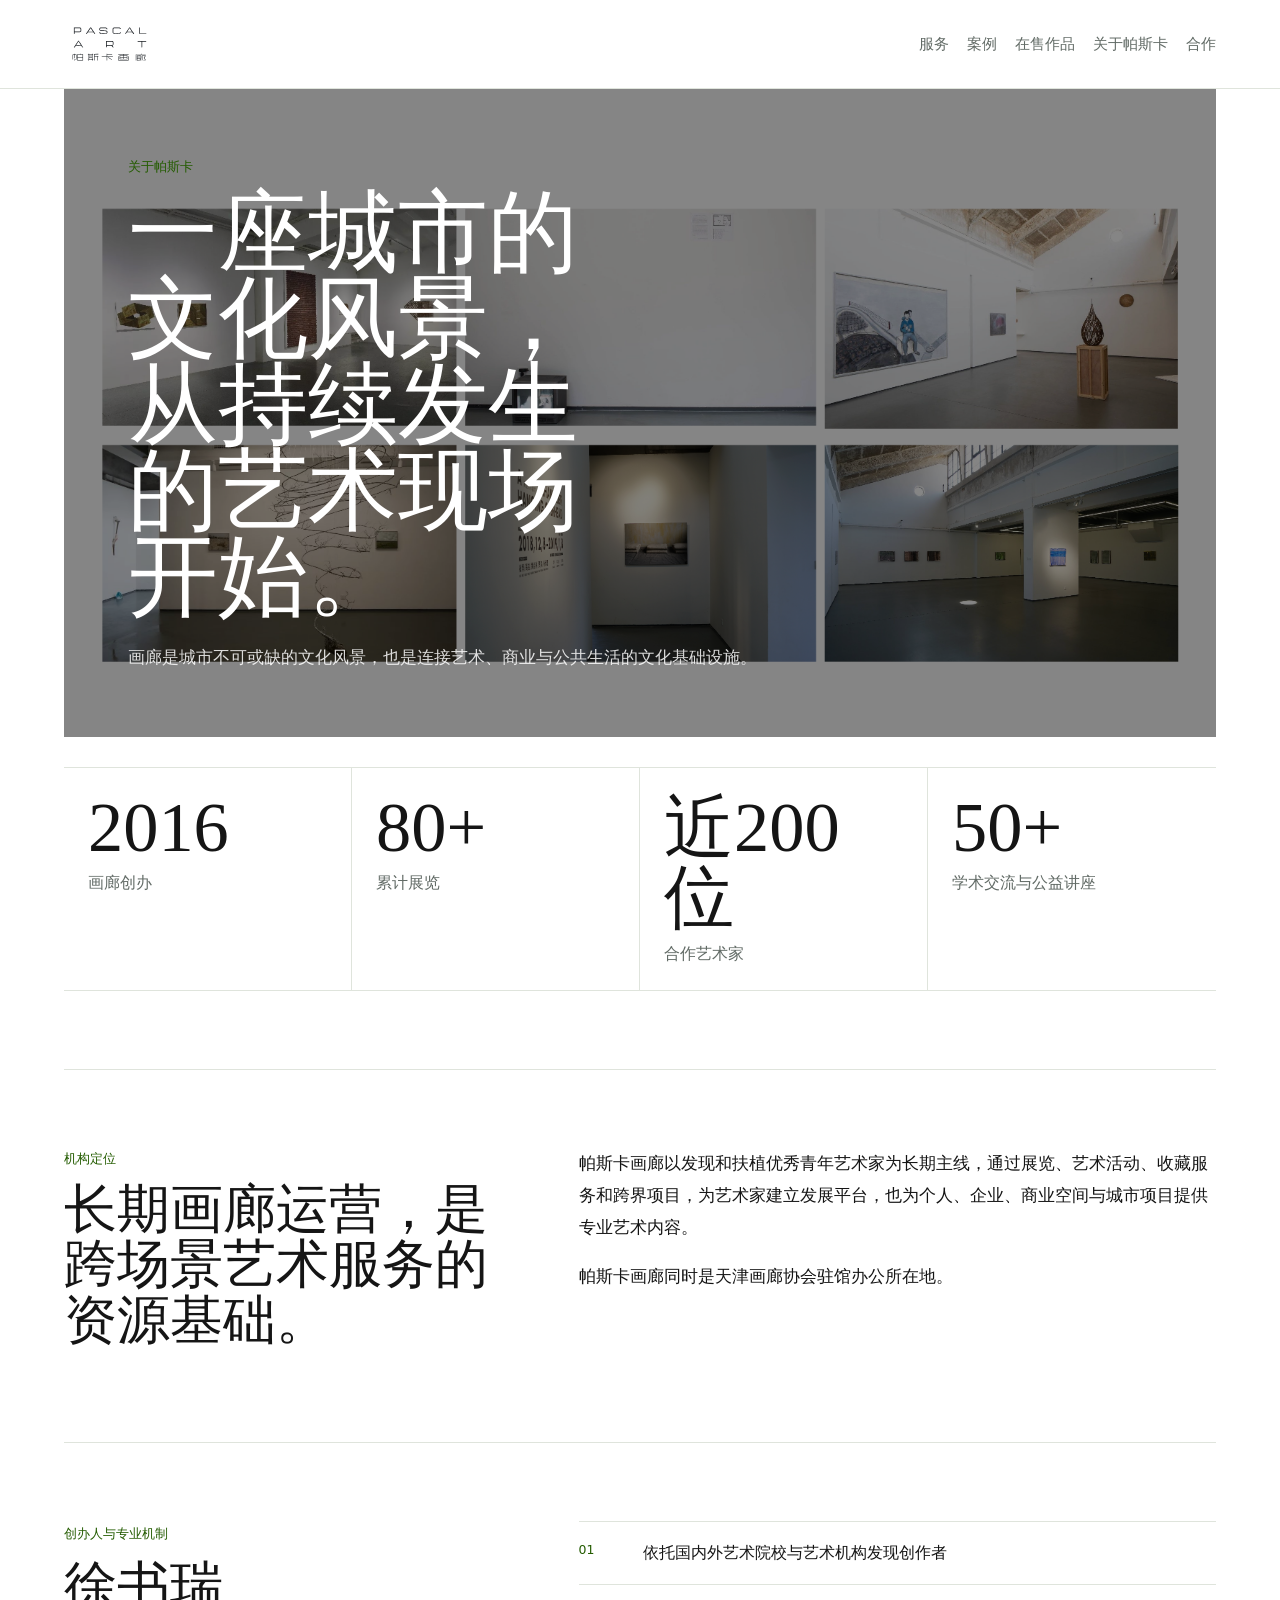
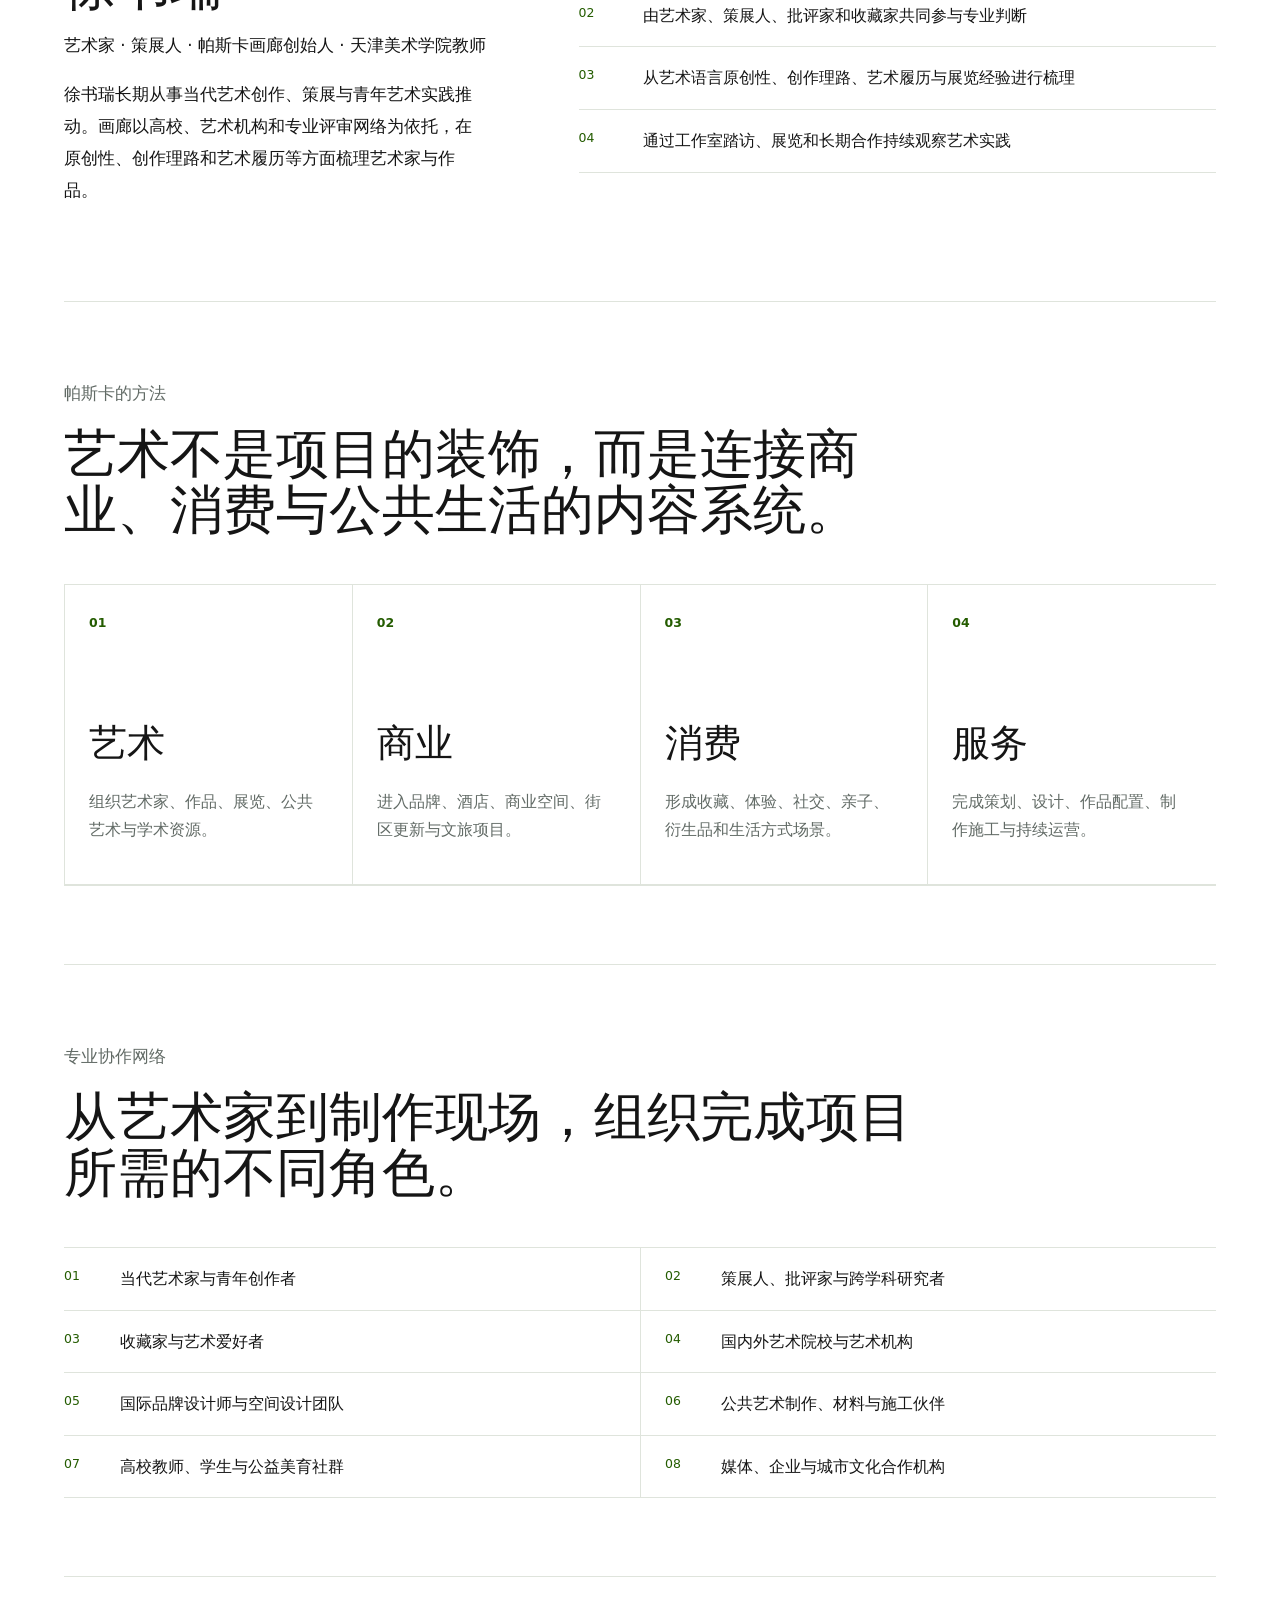
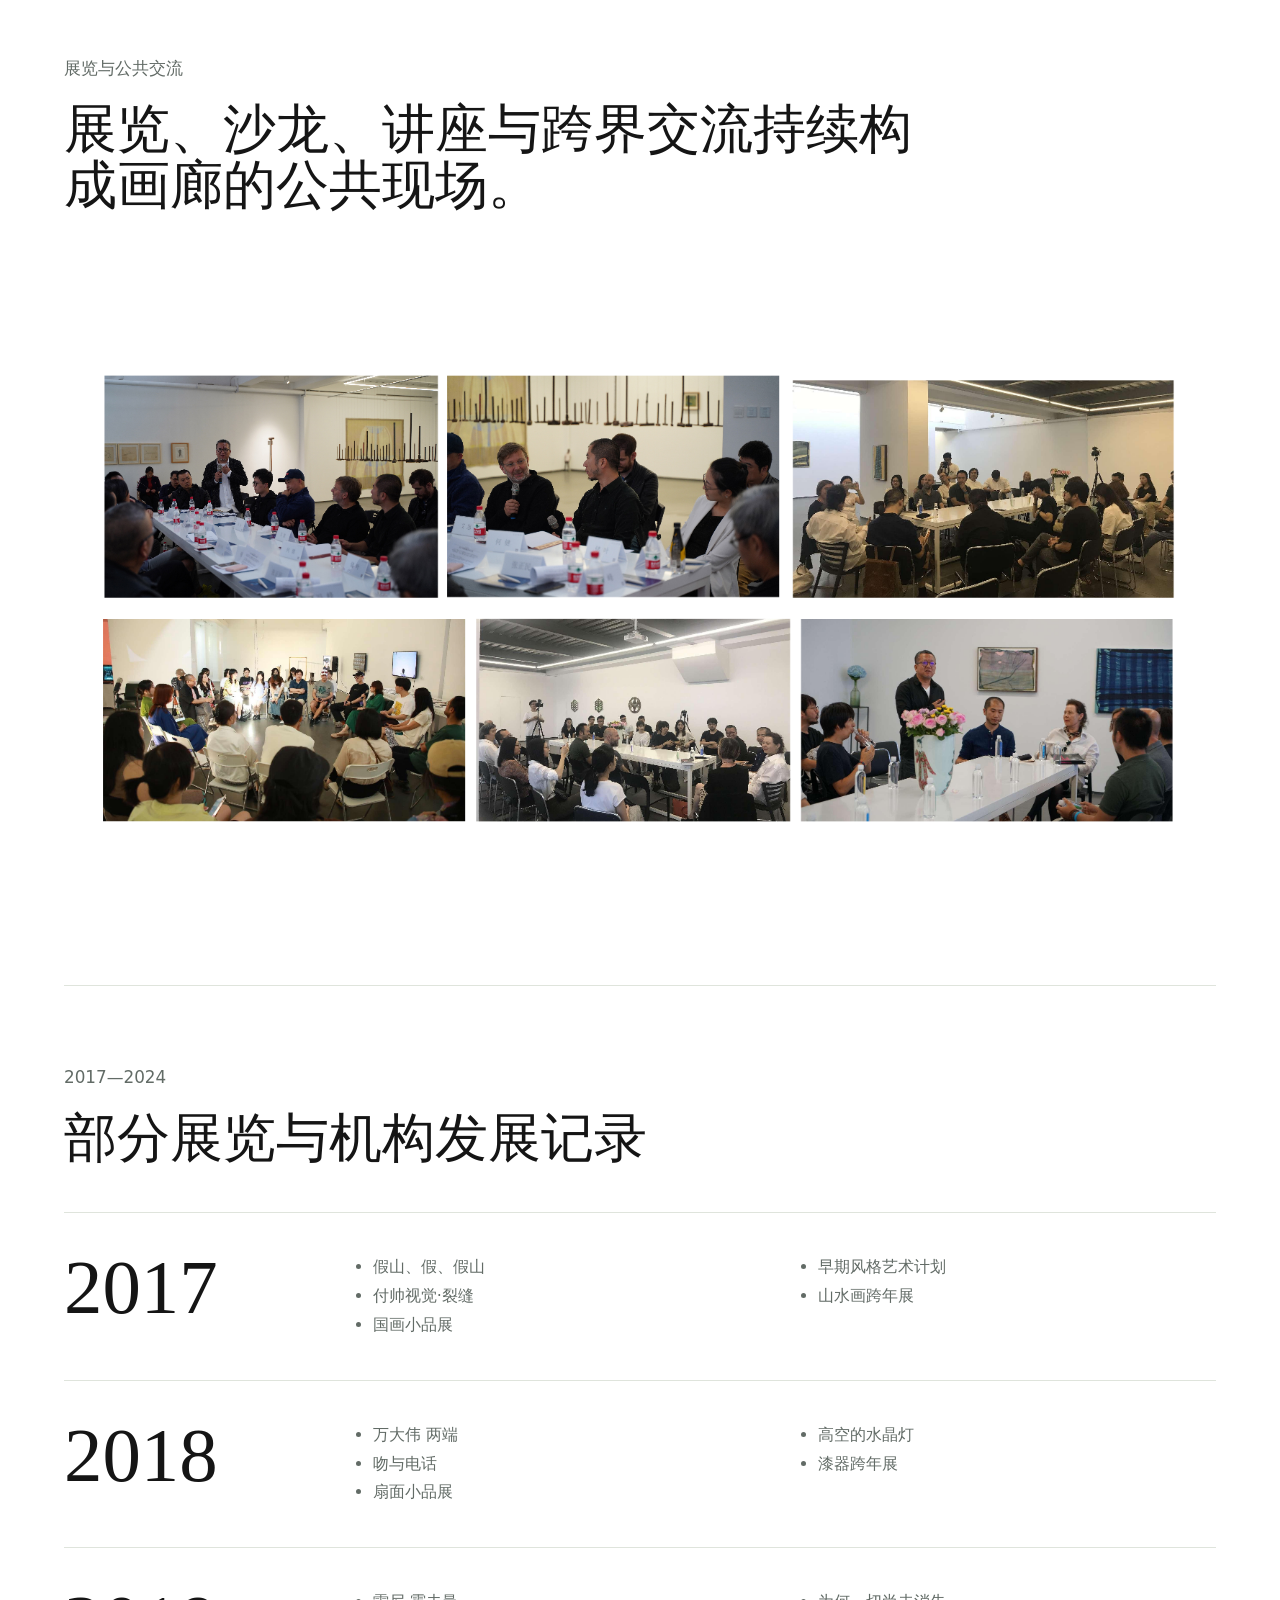
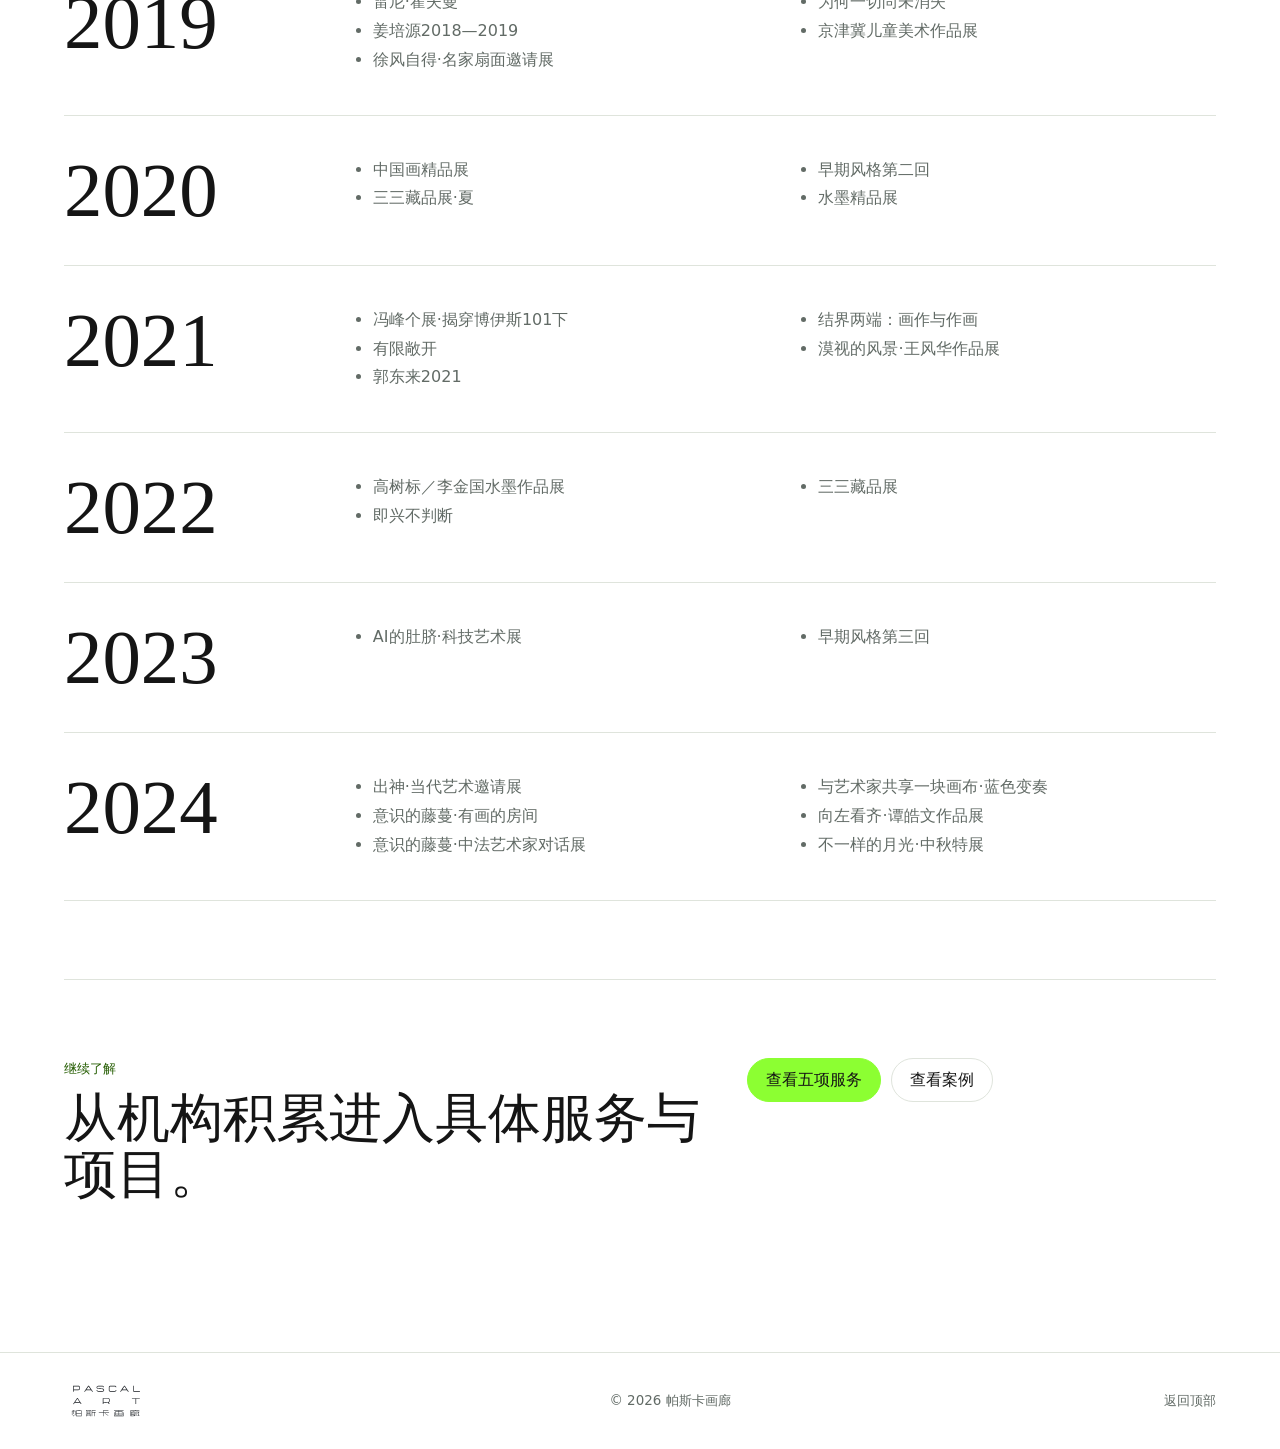
==== commit b89aaa64: "Unify works and profile editorial styling" ====
--- a/about.html
+++ b/about.html
@@ -6,7 +6,7 @@
     <meta name="description" content="了解帕斯卡画廊的发展、艺术家网络、展览积累与艺术商业方法。">
     <title>关于帕斯卡 | 帕斯卡画廊</title>
     <link rel="icon" href="assets/brand/favicon.svg" type="image/svg+xml">
-    <link rel="stylesheet" href="styles.css?v=20260808-profile">
+    <link rel="stylesheet" href="styles.css?v=20260813-editorial">
   </head>
   <body>
     <header class="site-header">
@@ -20,7 +20,7 @@
       </nav>
     </header>
 
-    <main id="top">
+    <main id="top" class="profile-archive">
       <section class="about-hero" aria-labelledby="about-title">
         <img src="assets/about/gallery-exhibitions.png" alt="帕斯卡画廊历年展览现场">
         <div class="about-hero-copy">
--- a/styles.css
+++ b/styles.css
@@ -109,7 +109,7 @@
   position: relative;
   display: flex;
   align-items: flex-end;
-  min-height: 76vh;
+  min-height: 82vh;
   padding: 80px 0 64px;
   overflow: hidden;
   border-bottom: 1px solid var(--line);
@@ -119,21 +119,22 @@
   position: absolute;
   inset: 0;
   display: grid;
-  place-items: center;
   pointer-events: none;
 }
 
 .hero-media img {
-  width: min(76vw, 1040px);
-  max-height: 62vh;
-  object-fit: contain;
-  opacity: 0.11;
+  width: 100%;
+  height: 100%;
+  object-fit: cover;
+  opacity: 0.48;
 }
 
 .hero-copy {
   position: relative;
   z-index: 1;
-  max-width: 900px;
+  max-width: 780px;
+  padding: 28px 32px 30px 0;
+  background: rgba(255, 255, 255, 0.86);
 }
 
 .eyebrow {
@@ -307,6 +308,73 @@
   max-width: 950px;
 }
 
+.method-grid {
+  display: grid;
+  grid-template-columns: repeat(4, minmax(0, 1fr));
+  border-top: 1px solid var(--line);
+  border-bottom: 1px solid var(--line);
+}
+
+.method-grid article {
+  min-height: 210px;
+  padding: 24px;
+  border-right: 1px solid var(--line);
+}
+
+.method-grid article:last-child {
+  border-right: 0;
+}
+
+.method-grid span {
+  display: inline-block;
+  margin-bottom: 34px;
+  color: var(--accent-dark);
+  font-size: 0.82rem;
+  font-weight: 700;
+}
+
+.method-grid h3 {
+  font-family: Georgia, "Times New Roman", serif;
+  font-size: 2rem;
+  font-weight: 500;
+}
+
+.method-grid p,
+.network-content p {
+  color: var(--muted);
+}
+
+.network-band {
+  display: grid;
+  grid-template-columns: minmax(0, 0.75fr) minmax(0, 1fr);
+  gap: clamp(28px, 6vw, 90px);
+  align-items: end;
+  padding: 58px clamp(24px, 5vw, 64px);
+  margin: 0 calc(-1 * clamp(20px, 5vw, 64px));
+  background: var(--ink);
+  color: #fff;
+}
+
+.network-band h2 {
+  margin-bottom: 0;
+  font-size: 2.5rem;
+}
+
+.network-band .eyebrow,
+.network-band .text-link {
+  color: var(--fresh-green);
+}
+
+.network-content p {
+  margin-bottom: 20px;
+  color: rgba(255, 255, 255, 0.72);
+  font-size: 1.05rem;
+}
+
+.network-content .text-link {
+  font-weight: 700;
+}
+
 .service-grid,
 .logic-grid {
   display: grid;
@@ -782,6 +850,680 @@
   .network-list span:nth-child(even) { padding: 16px 0; border-left: 0; }
 }
 
+/* Editorial gallery system */
+.editorial-hero {
+  min-height: calc(100vh - 89px);
+  margin: 0 calc(-1 * clamp(20px, 5vw, 64px));
+  padding: clamp(64px, 8vw, 110px) clamp(20px, 5vw, 64px);
+  border-bottom: 0;
+  color: #fff;
+}
+
+.editorial-hero::after {
+  position: absolute;
+  inset: 0;
+  background: rgba(0, 0, 0, 0.42);
+  content: "";
+}
+
+.editorial-hero .hero-media img {
+  opacity: 1;
+}
+
+.editorial-hero .hero-copy {
+  z-index: 2;
+  max-width: 940px;
+  padding: 0;
+  background: transparent;
+}
+
+.editorial-hero .eyebrow,
+.editorial-hero .hero-lede,
+.editorial-hero .text-arrow {
+  color: #fff;
+}
+
+.editorial-hero h1 {
+  max-width: none;
+  font-size: clamp(5rem, 10vw, 9rem);
+}
+
+.editorial-hero .hero-lede {
+  max-width: 760px;
+  font-size: 1.1rem;
+}
+
+.text-arrow {
+  display: inline-flex;
+  gap: 10px;
+  align-items: center;
+  color: var(--accent-dark);
+  font-weight: 700;
+}
+
+.text-arrow::after {
+  content: "→";
+}
+
+.editorial-heading {
+  display: grid;
+  grid-template-columns: minmax(0, 1fr) minmax(240px, 0.4fr);
+  gap: 40px;
+  align-items: end;
+  margin-bottom: 42px;
+}
+
+.editorial-heading h2 {
+  margin-bottom: 0;
+}
+
+.editorial-heading > p {
+  margin-bottom: 0;
+  color: var(--muted);
+}
+
+.editorial-heading > .text-arrow {
+  justify-self: end;
+}
+
+.editorial-grid {
+  display: grid;
+  grid-template-columns: repeat(12, minmax(0, 1fr));
+  gap: 48px 18px;
+}
+
+.editorial-item {
+  display: block;
+  grid-column: span 4;
+}
+
+.editorial-item-1,
+.editorial-item-4 {
+  grid-column: span 7;
+}
+
+.editorial-item-2,
+.editorial-item-3 {
+  grid-column: span 5;
+}
+
+.editorial-item figure {
+  display: grid;
+  min-height: 260px;
+  margin: 0 0 14px;
+  place-items: center;
+  overflow: hidden;
+  background: #f5f5f5;
+}
+
+.editorial-item img {
+  display: block;
+  width: 100%;
+  height: auto;
+  max-height: 620px;
+  object-fit: contain;
+  transition: transform 220ms ease;
+}
+
+.editorial-item:hover img {
+  transform: scale(1.012);
+}
+
+.editorial-placeholder {
+  font-family: Georgia, "Times New Roman", serif;
+  font-size: 5rem;
+}
+
+.editorial-caption span,
+.editorial-caption p {
+  color: var(--muted);
+  font-size: 0.84rem;
+}
+
+.editorial-caption h3 {
+  margin: 4px 0;
+  font-size: 1.2rem;
+}
+
+.editorial-caption p {
+  margin-bottom: 0;
+}
+
+.method-line {
+  display: grid;
+  grid-template-columns: 0.3fr 1fr 0.8fr;
+  gap: 32px;
+  align-items: start;
+  padding: 56px 0;
+  border-top: 1px solid var(--ink);
+  border-bottom: 1px solid var(--ink);
+}
+
+.method-line h2 {
+  margin: 0;
+  font-size: clamp(2.4rem, 4vw, 4.6rem);
+}
+
+.method-line > p:last-child {
+  margin: 0;
+  color: var(--muted);
+}
+
+.service-index {
+  border-top: 1px solid var(--ink);
+}
+
+.service-index-row {
+  display: grid;
+  grid-template-columns: 64px minmax(180px, 0.5fr) minmax(0, 1fr) 100px;
+  gap: 24px;
+  align-items: baseline;
+  padding: 24px 0;
+  border-bottom: 1px solid var(--line);
+}
+
+.service-index-row:hover {
+  color: var(--accent-dark);
+}
+
+.service-index-row h3,
+.service-index-row p {
+  margin-bottom: 0;
+}
+
+.service-index-row h3 {
+  font-family: Georgia, "Times New Roman", serif;
+  font-size: 1.7rem;
+  font-weight: 500;
+}
+
+.service-index-row p,
+.service-number,
+.service-index-row .service-count {
+  color: var(--muted);
+}
+
+.proof-band {
+  padding-bottom: 78px;
+}
+
+@media (max-width: 800px) {
+  .editorial-heading,
+  .method-line {
+    grid-template-columns: 1fr;
+  }
+
+  .editorial-heading > .text-arrow {
+    justify-self: start;
+  }
+
+  .editorial-item,
+  .editorial-item-1,
+  .editorial-item-2,
+  .editorial-item-3,
+  .editorial-item-4 {
+    grid-column: span 6;
+  }
+
+  .service-index-row {
+    grid-template-columns: 42px 1fr auto;
+  }
+
+  .service-index-row p {
+    grid-column: 2 / -1;
+  }
+}
+
+@media (max-width: 560px) {
+  .editorial-hero {
+    min-height: 72vh;
+  }
+
+  .editorial-hero h1 {
+    font-size: 3.7rem;
+  }
+
+  .editorial-grid {
+    gap: 36px;
+  }
+
+  .editorial-item,
+  .editorial-item-1,
+  .editorial-item-2,
+  .editorial-item-3,
+  .editorial-item-4 {
+    grid-column: 1 / -1;
+  }
+
+  .editorial-item figure {
+    min-height: 180px;
+  }
+
+  .service-index-row {
+    grid-template-columns: 36px 1fr;
+  }
+
+  .service-index-row .service-count,
+  .service-index-row p {
+    grid-column: 2;
+  }
+}
+
+/* Editorial case detail */
+.case-editorial-hero {
+  display: grid;
+  grid-template-columns: minmax(18rem, 0.85fr) minmax(0, 1.35fr);
+  min-height: 76vh;
+  gap: clamp(2rem, 5vw, 6rem);
+  align-items: end;
+  padding: 7rem 0 4rem;
+  border-bottom: 1px solid var(--line);
+}
+
+.case-editorial-heading h1 {
+  max-width: 10ch;
+  margin: 2rem 0 1.5rem;
+  font-size: clamp(3.6rem, 7vw, 7.5rem);
+  line-height: 0.93;
+}
+
+.case-editorial-heading .hero-lede {
+  max-width: 38rem;
+}
+
+.case-hero-media {
+  display: grid;
+  min-height: 28rem;
+  background: #f3f3f0;
+  place-items: center;
+}
+
+.case-hero-media img {
+  width: 100%;
+  height: auto;
+  max-height: 68vh;
+  object-fit: contain;
+}
+
+.case-fact-band {
+  padding: 2.5rem 0;
+  border-bottom: 1px solid var(--line);
+}
+
+.case-fact-band .case-detail-facts {
+  max-width: none;
+}
+
+.case-story {
+  max-width: 60rem;
+  margin: 0 auto;
+  padding: 7rem 0 3rem;
+}
+
+.case-story-section {
+  display: grid;
+  grid-template-columns: 3rem minmax(10rem, 14rem) minmax(0, 1fr);
+  gap: 1.5rem;
+  padding: 2.5rem 0;
+  border-top: 1px solid var(--line);
+}
+
+.case-story-section > span {
+  color: var(--green-dark);
+  font-size: 0.82rem;
+  font-weight: 700;
+}
+
+.case-story-section h2 {
+  margin: 0;
+  font-size: 1.5rem;
+}
+
+.case-story-section > p {
+  margin: 0;
+  color: var(--muted);
+  font-size: 1.08rem;
+  line-height: 1.9;
+}
+
+.case-story-list {
+  display: grid;
+  gap: 0.85rem;
+  margin: 0;
+  padding-left: 1.2rem;
+  color: var(--muted);
+  line-height: 1.7;
+}
+
+.case-image-sequence {
+  display: grid;
+  gap: 7rem;
+}
+
+.case-image-sequence figure {
+  margin: 0;
+}
+
+.case-image-sequence img {
+  display: block;
+  width: auto;
+  height: auto;
+  max-width: 100%;
+  max-height: 82vh;
+  margin: 0 auto;
+  object-fit: contain;
+}
+
+.case-image-sequence figcaption {
+  max-width: 46rem;
+  margin: 1rem auto 0;
+  color: var(--muted);
+  font-size: 0.86rem;
+}
+
+@media (max-width: 800px) {
+  .case-editorial-hero {
+    grid-template-columns: 1fr;
+    min-height: auto;
+  }
+
+  .case-story-section {
+    grid-template-columns: 2.5rem 1fr;
+  }
+
+  .case-story-section > p,
+  .case-story-list {
+    grid-column: 2;
+  }
+}
+
+@media (max-width: 560px) {
+  .case-editorial-hero {
+    padding-top: 5rem;
+  }
+
+  .case-hero-media {
+    min-height: 16rem;
+  }
+
+  .case-story {
+    padding-top: 4rem;
+  }
+
+  .case-image-sequence {
+    gap: 4rem;
+  }
+}
+
+/* Case archive */
+.archive-hero {
+  align-items: end;
+  min-height: 56vh;
+  padding-top: 10rem;
+}
+
+.archive-hero h1 {
+  font-size: clamp(4.5rem, 11vw, 10rem);
+  line-height: 0.86;
+}
+
+.archive-intro {
+  max-width: 28rem;
+  margin: 0 0 0 auto;
+  font-size: 1.25rem;
+  line-height: 1.7;
+}
+
+.case-archive-tools {
+  display: grid;
+  grid-template-columns: minmax(0, 1fr) minmax(16rem, 24rem);
+  gap: 2rem;
+  align-items: end;
+  margin-bottom: 4rem;
+  padding-bottom: 1.5rem;
+  border-bottom: 1px solid var(--line);
+}
+
+.case-search-label {
+  display: grid;
+  gap: 0.5rem;
+  font-size: 0.78rem;
+  font-weight: 700;
+}
+
+.case-search-label input {
+  width: 100%;
+  padding: 0.8rem 0;
+  border: 0;
+  border-bottom: 2px solid var(--ink);
+  border-radius: 0;
+  background: transparent;
+  color: var(--ink);
+  font: inherit;
+  font-size: 1rem;
+}
+
+.case-search-label input:focus {
+  outline: 0;
+  border-color: var(--green-dark);
+}
+
+.case-archive-grid {
+  display: grid;
+  grid-template-columns: repeat(12, minmax(0, 1fr));
+  gap: 5rem 2rem;
+}
+
+.case-archive-item {
+  grid-column: span 4;
+}
+
+.case-archive-item-1,
+.case-archive-item-4 {
+  grid-column: span 7;
+}
+
+.case-archive-item-2,
+.case-archive-item-5 {
+  grid-column: span 5;
+}
+
+.case-archive-item .case-cover {
+  display: grid;
+  min-height: 18rem;
+  margin-bottom: 1.2rem;
+  background: #f3f3f0;
+  place-items: center;
+}
+
+.case-archive-item .case-cover img {
+  width: 100%;
+  height: auto;
+  max-height: 34rem;
+  object-fit: contain;
+}
+
+.case-archive-content h3 {
+  max-width: 22ch;
+  margin: 0.7rem 0 0;
+  font-size: clamp(1.4rem, 2.3vw, 2.35rem);
+  line-height: 1.08;
+}
+
+.case-archive-link {
+  display: inline-block;
+  margin-top: 1rem;
+  padding-bottom: 0.25rem;
+  border-bottom: 2px solid var(--green);
+  font-weight: 700;
+}
+
+@media (max-width: 800px) {
+  .archive-hero {
+    min-height: auto;
+    padding-top: 7rem;
+  }
+
+  .archive-intro {
+    margin-left: 0;
+  }
+
+  .case-archive-tools {
+    grid-template-columns: 1fr;
+  }
+
+  .case-archive-item,
+  .case-archive-item-1,
+  .case-archive-item-2,
+  .case-archive-item-4,
+  .case-archive-item-5 {
+    grid-column: span 6;
+  }
+}
+
+@media (max-width: 560px) {
+  .case-archive-grid {
+    gap: 3.5rem;
+  }
+
+  .case-archive-item,
+  .case-archive-item-1,
+  .case-archive-item-2,
+  .case-archive-item-4,
+  .case-archive-item-5 {
+    grid-column: 1 / -1;
+  }
+}
+
+/* Works and institutional archive */
+.works-editorial .sales-hero {
+  min-height: 58vh;
+  align-items: end;
+  padding-top: 9rem;
+}
+
+.works-editorial .sales-hero h1 {
+  font-size: clamp(4.5rem, 11vw, 10rem);
+  line-height: 0.86;
+}
+
+.works-editorial .sales-note {
+  border: 0;
+  border-left: 1px solid var(--line);
+  border-radius: 0;
+  background: transparent;
+}
+
+.works-editorial .recommended-grid {
+  grid-template-columns: repeat(2, minmax(0, 1fr));
+  gap: 5rem 2rem;
+}
+
+.works-editorial .recommended-card {
+  border: 0;
+  background: transparent;
+}
+
+.works-editorial .work-artwork {
+  min-height: 28rem;
+  padding: 0;
+  border: 0;
+  background: #f3f3f0;
+}
+
+.works-editorial .work-artwork::before {
+  display: none;
+}
+
+.works-editorial .work-artwork img {
+  max-height: 68vh;
+}
+
+.works-editorial .recommended-body {
+  padding: 1.25rem 0 0;
+}
+
+.works-editorial .work-meta div {
+  padding: 0.65rem 0;
+  border: 0;
+  border-top: 1px solid var(--line);
+  background: transparent;
+}
+
+.works-editorial .catalog-toolbar,
+.works-editorial .filters {
+  border-radius: 0;
+}
+
+.works-editorial .catalog-head {
+  background: transparent;
+  color: var(--ink);
+  border-top: 2px solid var(--ink);
+}
+
+.works-editorial .catalog-row {
+  padding: 1.35rem 1.1rem;
+}
+
+.profile-archive .about-hero-copy h1 {
+  max-width: 12ch;
+  font-size: clamp(3.5rem, 7vw, 7.2rem);
+  line-height: 0.96;
+}
+
+.profile-archive .method-grid > article,
+.profile-archive .selection-process li {
+  border-radius: 0;
+  background: transparent;
+}
+
+.profile-archive .archive-visual img {
+  border: 0;
+}
+
+.profile-archive .profile-timeline {
+  grid-template-columns: 1fr;
+  border-left: 0;
+}
+
+.profile-archive .profile-timeline article {
+  display: grid;
+  grid-template-columns: minmax(8rem, 0.3fr) minmax(0, 1fr);
+  gap: 2rem;
+  padding: 2.5rem 0;
+  border-right: 0;
+}
+
+.profile-archive .profile-timeline h3 {
+  margin: 0;
+  font-size: clamp(2.8rem, 6vw, 5.5rem);
+  line-height: 0.9;
+}
+
+.profile-archive .profile-timeline ul {
+  columns: 2;
+  column-gap: 3rem;
+}
+
+@media (max-width: 700px) {
+  .works-editorial .recommended-grid {
+    grid-template-columns: 1fr;
+  }
+
+  .works-editorial .sales-note {
+    padding-left: 0;
+    border-left: 0;
+  }
+
+  .profile-archive .profile-timeline article {
+    grid-template-columns: 1fr;
+  }
+
+  .profile-archive .profile-timeline ul {
+    columns: 1;
+  }
+}
+
 .catalog-head,
 .catalog-row {
   display: grid;
@@ -1252,7 +1994,8 @@
 .case-cover img {
   width: 100%;
   height: 100%;
-  object-fit: cover;
+  padding: 12px;
+  object-fit: contain;
 }
 
 .case-cover-placeholder {
@@ -1386,7 +2129,8 @@
   display: block;
   width: 100%;
   aspect-ratio: 4 / 3;
-  object-fit: cover;
+  padding: 12px;
+  object-fit: contain;
 }
 
 .case-gallery figcaption {
@@ -1473,6 +2217,7 @@
   .case-matrix,
   .recommended-grid,
   .audience-grid,
+  .method-grid,
   .service-detail-list,
   .case-content-list,
   .case-process-list,
@@ -1517,6 +2262,14 @@
   .proof-band div:nth-child(2) {
     border-right: 0;
   }
+
+  .method-grid article:nth-child(2) {
+    border-right: 0;
+  }
+
+  .method-grid article:nth-child(-n + 2) {
+    border-bottom: 1px solid var(--line);
+  }
 }
 
 @media (max-width: 720px) {
@@ -1549,8 +2302,13 @@
   }
 
   .hero-media img {
-    width: 92vw;
-    opacity: 0.09;
+    width: 100%;
+    object-fit: cover;
+    opacity: 0.34;
+  }
+
+  .hero-copy {
+    padding: 24px 18px 26px 0;
   }
 
   h1,
@@ -1559,12 +2317,18 @@
     font-size: 3.4rem;
   }
 
+  .case-page-hero h1,
+  .case-detail-hero h1 {
+    font-size: 3rem;
+  }
+
   h2,
   .service-detail-section .section-heading h2 {
     font-size: 2.2rem;
   }
 
   .audience-grid,
+  .method-grid,
   .scenario-grid,
   .service-chain,
   .service-process,
@@ -1576,6 +2340,21 @@
     grid-template-columns: 1fr;
   }
 
+  .method-grid article,
+  .method-grid article:nth-child(2) {
+    min-height: auto;
+    border-right: 0;
+    border-bottom: 1px solid var(--line);
+  }
+
+  .method-grid article:last-child {
+    border-bottom: 0;
+  }
+
+  .network-band {
+    grid-template-columns: 1fr;
+  }
+
   .audience-grid a {
     min-height: 210px;
   }
